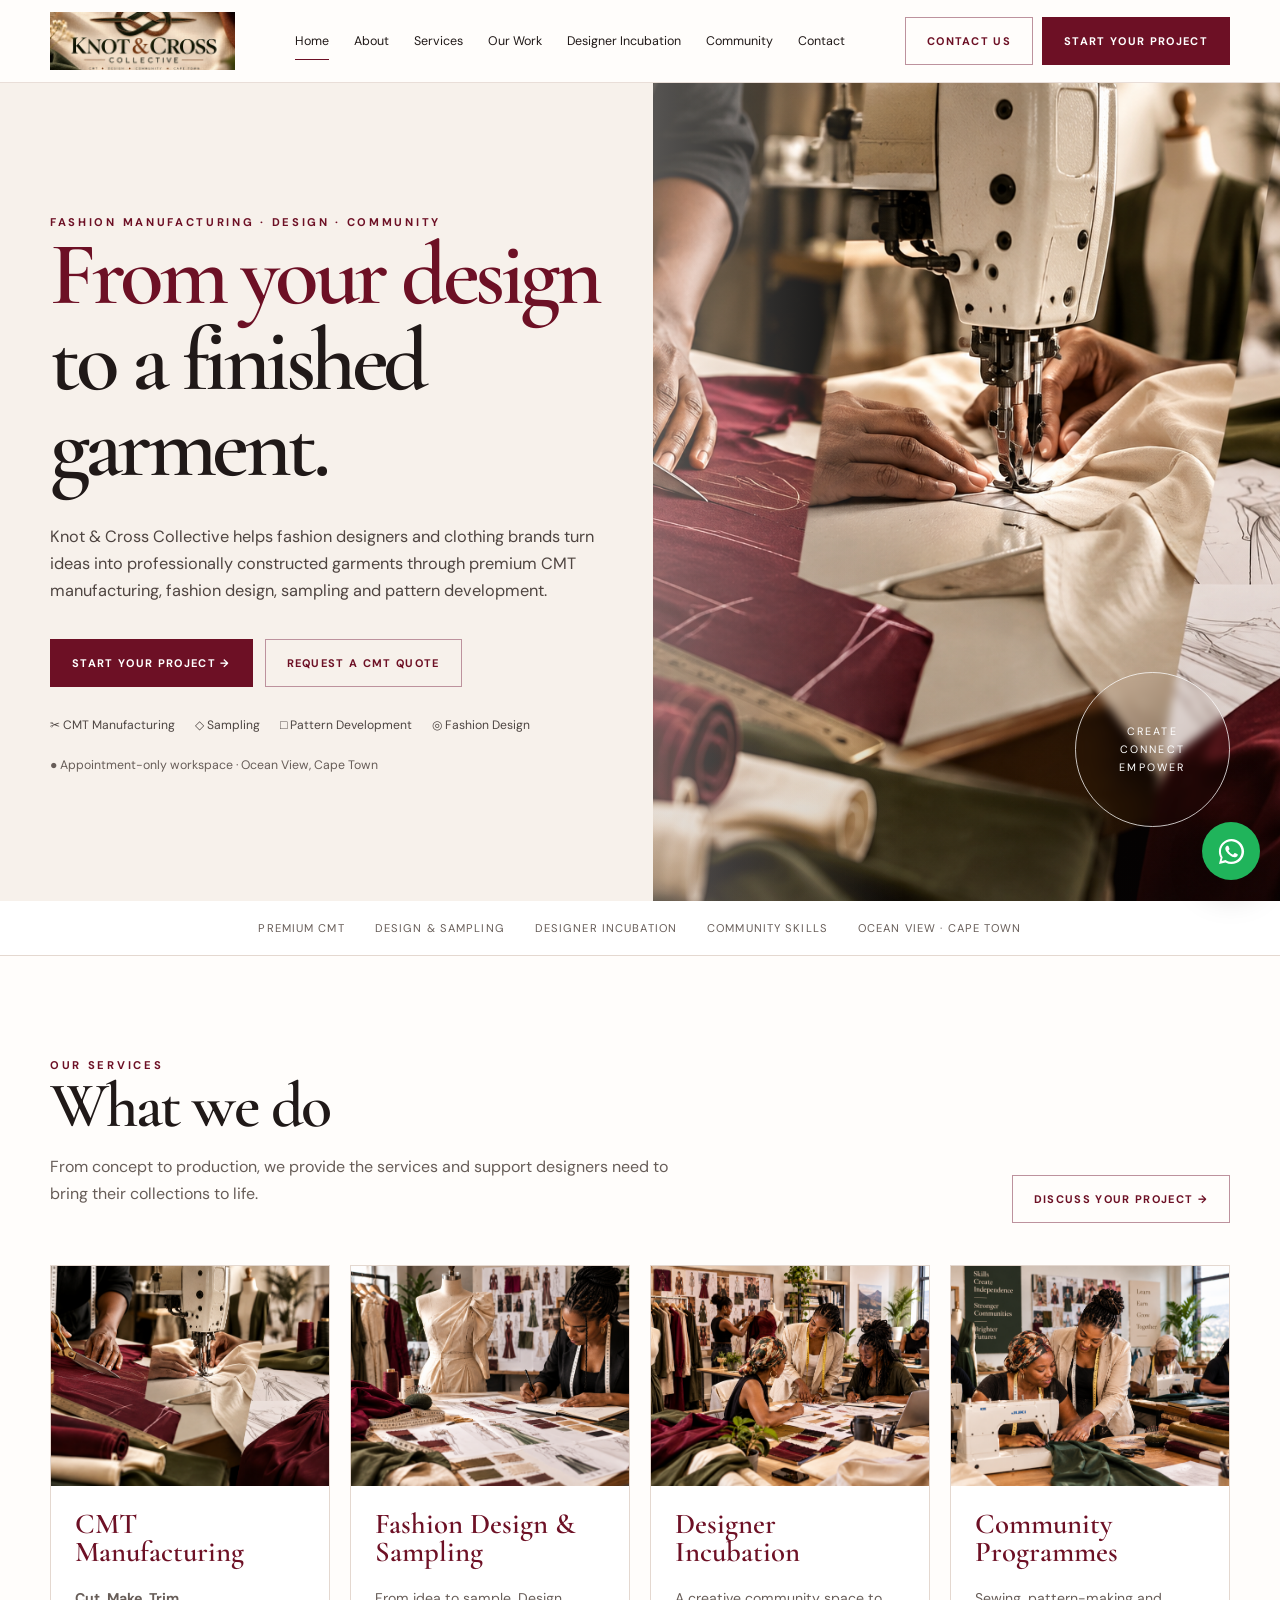
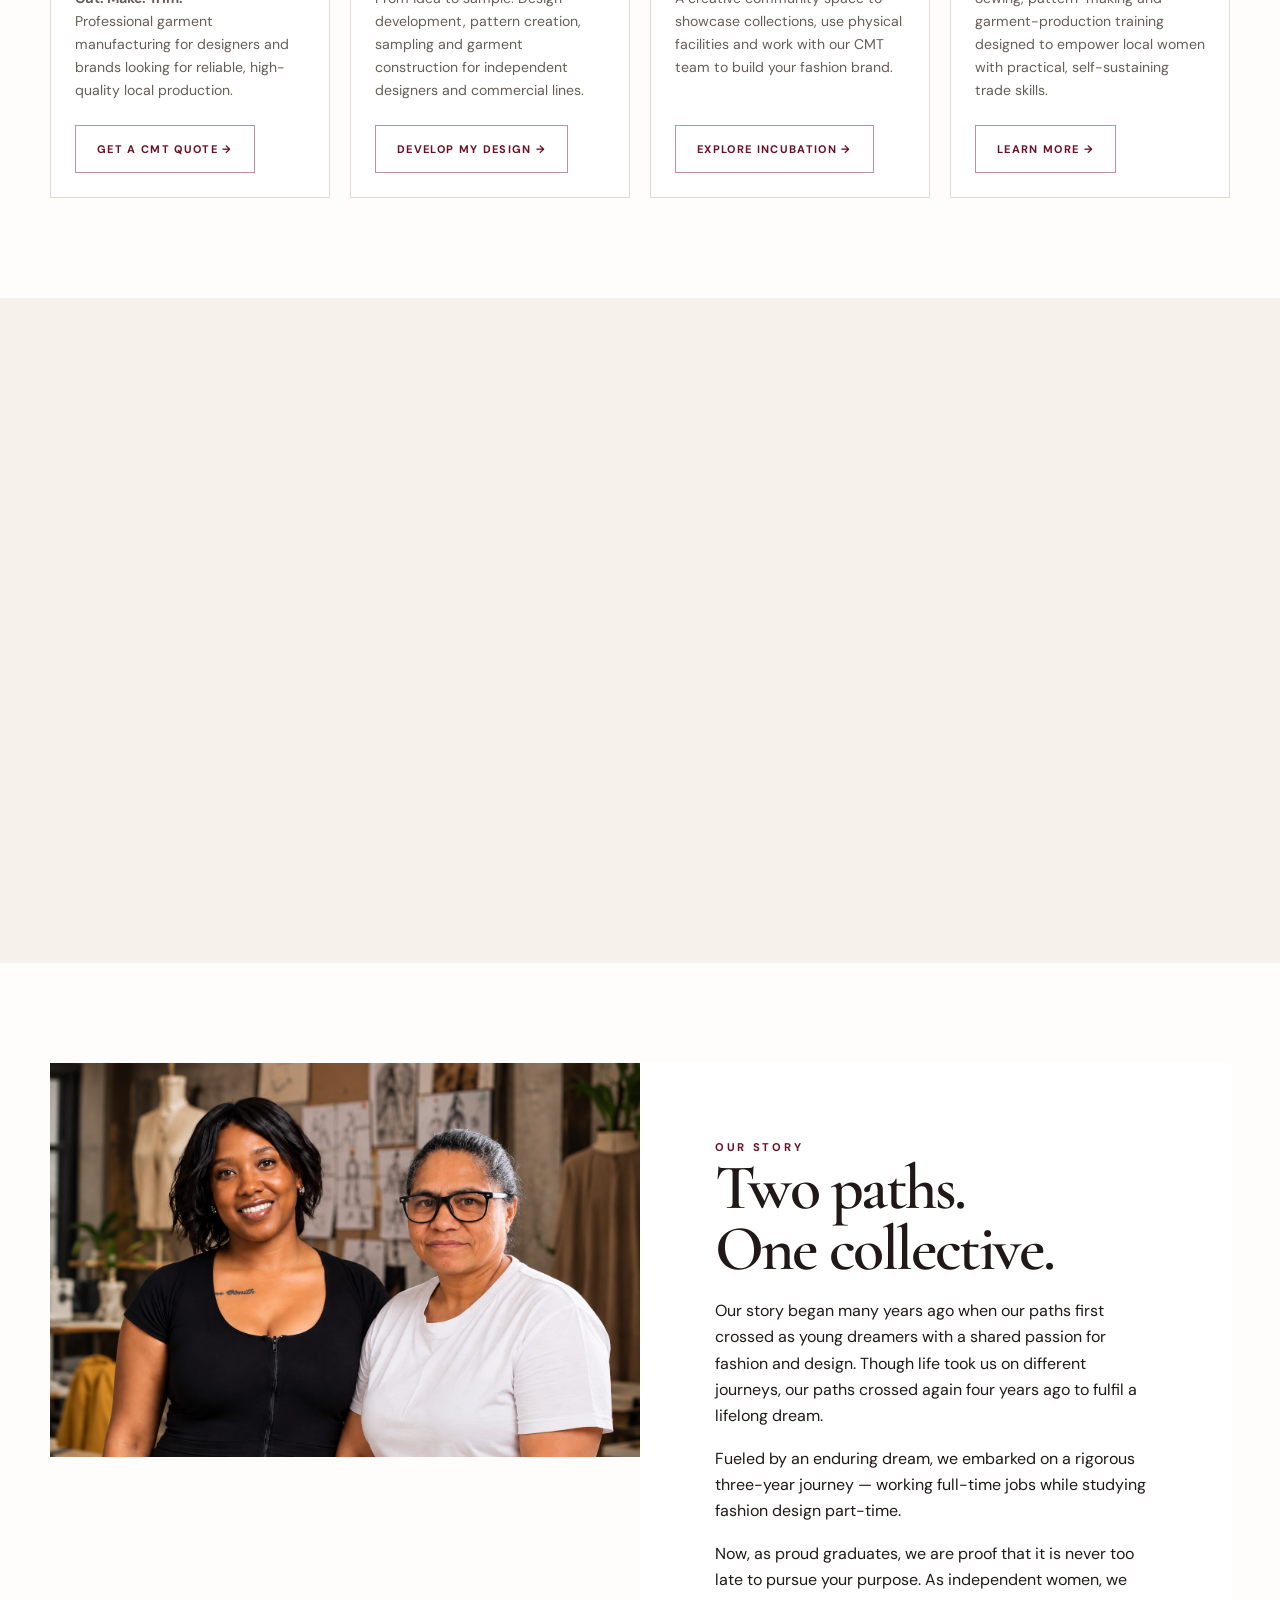
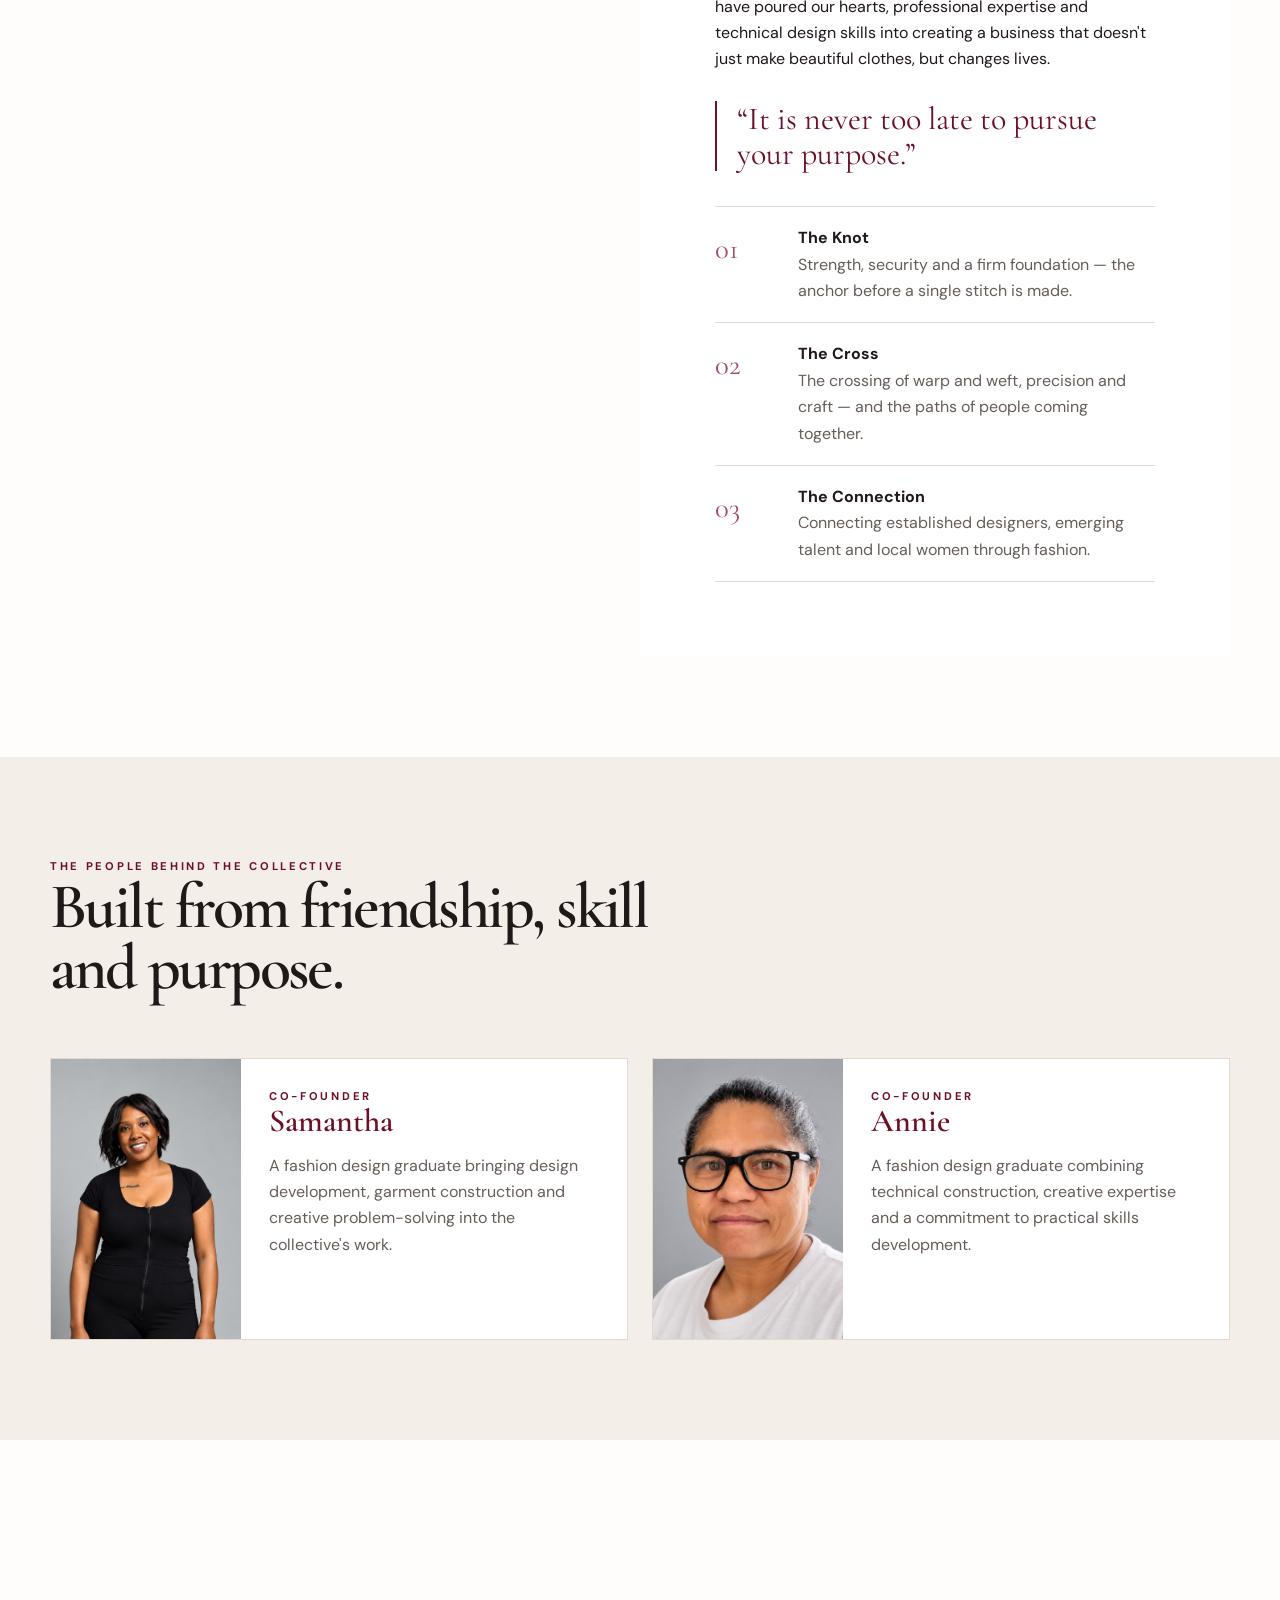
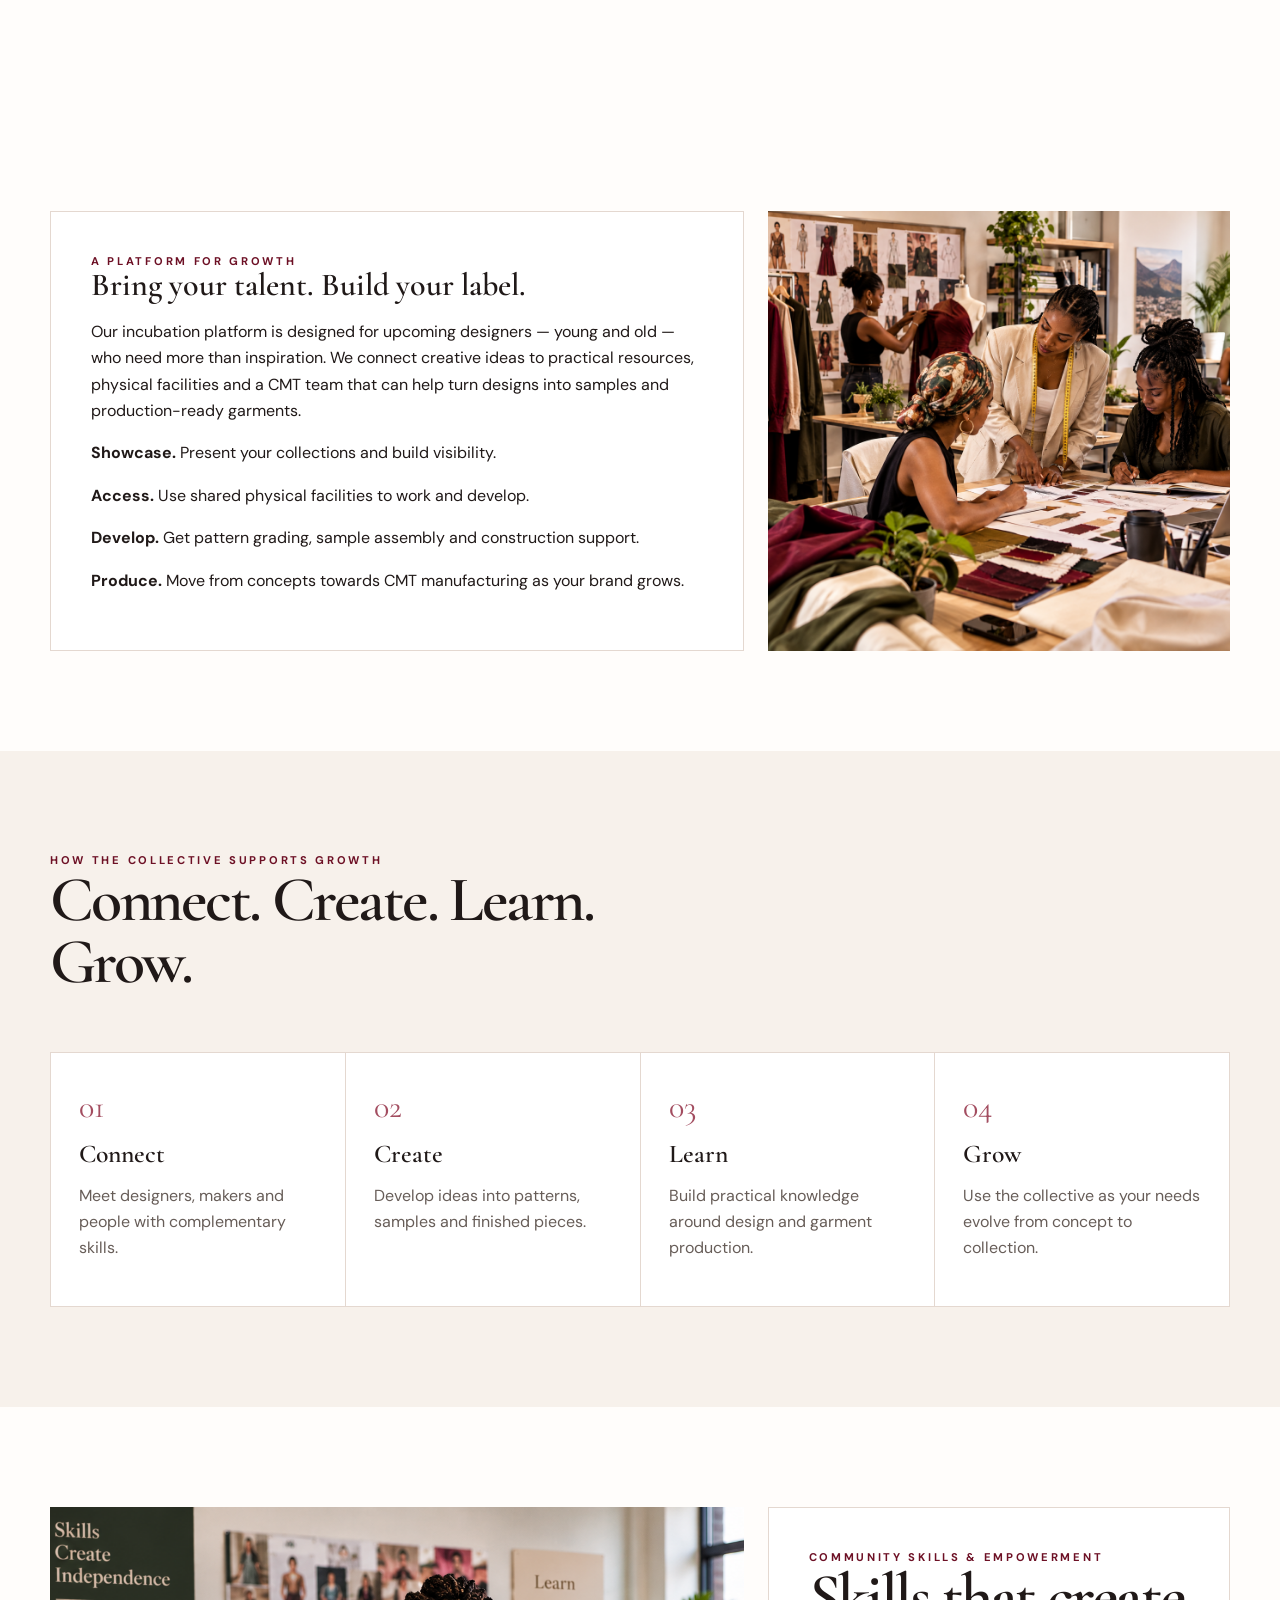
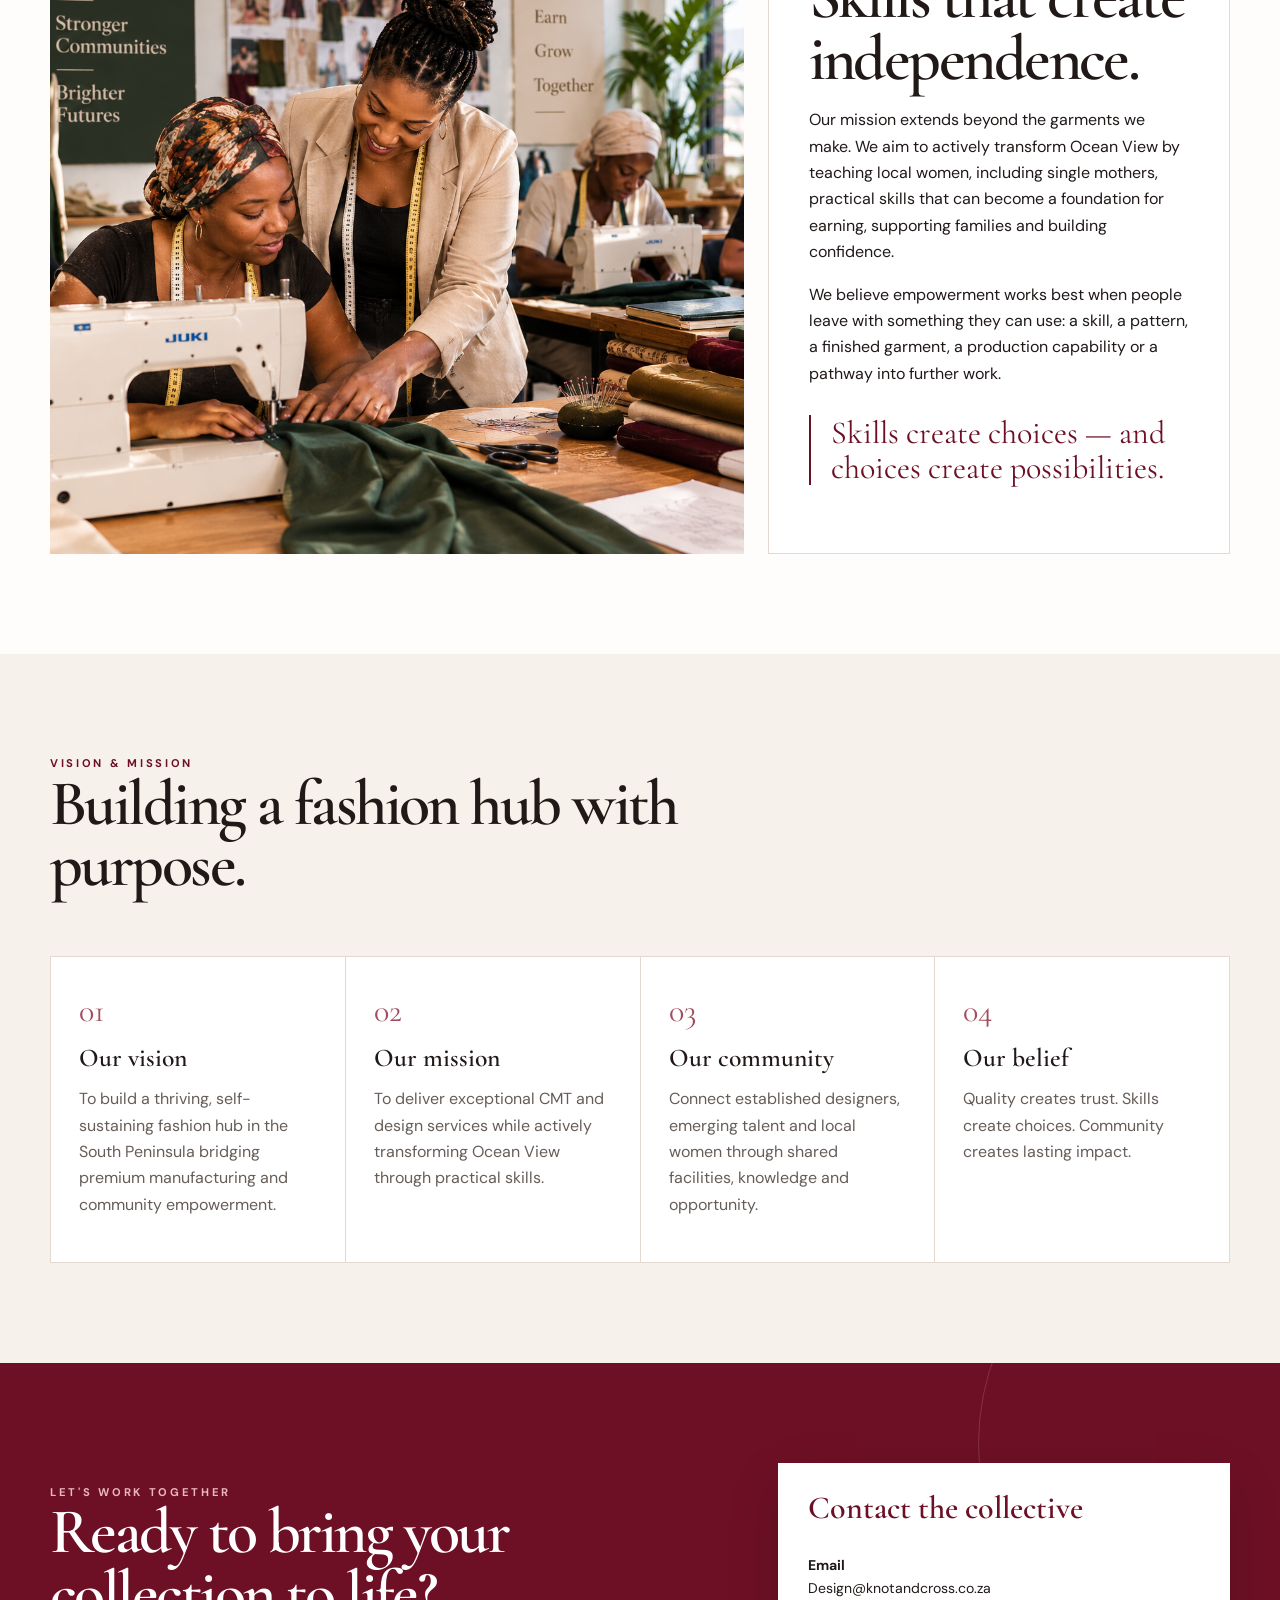
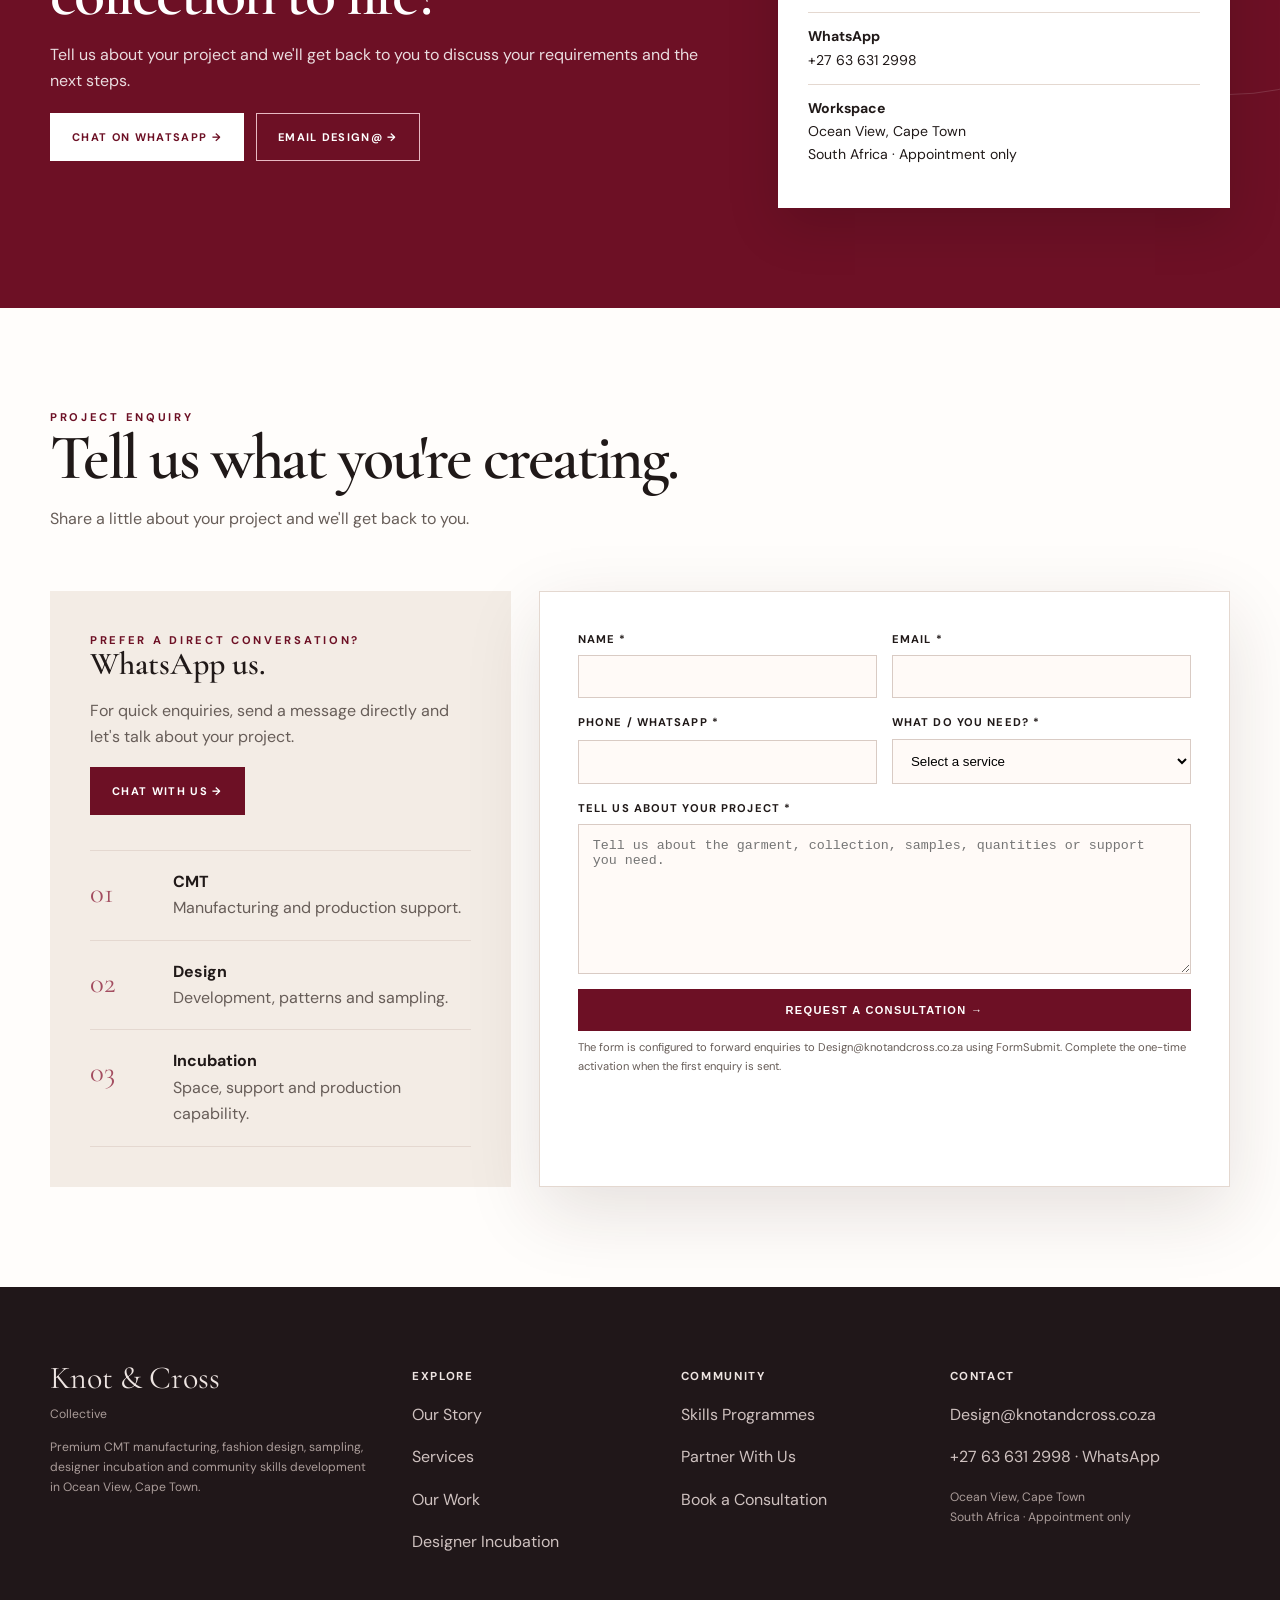
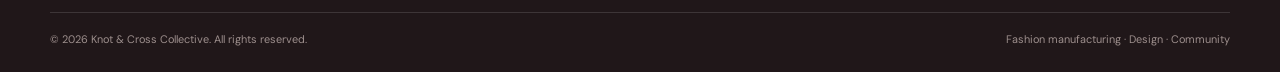
==== index.html @ f811cd7b "Add Knot and Cross Collective website" ====
<!doctype html><html lang="en"><head><meta charset="utf-8"><meta name="viewport" content="width=device-width,initial-scale=1"><meta name="description" content="Knot & Cross Collective — premium CMT manufacturing, fashion design, sampling, designer incubation and community skills programmes in Ocean View, Cape Town."><meta name="theme-color" content="#6d1025"><title>Knot & Cross Collective | Fashion Manufacturing · Design · Community</title><link rel="icon" href="assets/brand-mark.jpg"><link rel="stylesheet" href="css/style.css"></head><body>
<header><div class="container nav"><a href="#home" aria-label="Knot & Cross Collective home"><img class="brand" src="assets/brand-mark.jpg" alt="Knot & Cross Collective logo"></a><nav class="links" aria-label="Main navigation"><a href="#home" class="active">Home</a><a href="#about">About</a><a href="#services">Services</a><a href="#work">Our Work</a><a href="#incubation">Designer Incubation</a><a href="#community">Community</a><a href="#contact">Contact</a></nav><div class="navcta"><a class="btn btn-outline" href="#contact">Contact Us</a><a class="btn btn-primary" href="#contact">Start Your Project</a><button class="menu" aria-label="Open navigation" aria-expanded="false">☰</button></div></div></header>
<main>
<section id="home" class="hero"><div class="hero-copy"><div class="eyebrow">Fashion manufacturing · design · community</div><h1>From your design <span>to a finished garment.</span></h1><p class="lead">Knot & Cross Collective helps fashion designers and clothing brands turn ideas into professionally constructed garments through premium CMT manufacturing, fashion design, sampling and pattern development.</p><div class="actions"><a class="btn btn-primary" href="#contact">Start Your Project →</a><a class="btn btn-outline" href="#contact">Request a CMT Quote</a></div><div class="tags"><span>✂ CMT Manufacturing</span><span>◇ Sampling</span><span>□ Pattern Development</span><span>◎ Fashion Design</span></div><div class="location">● Appointment-only workspace · Ocean View, Cape Town</div></div><div class="hero-img"><img src="assets/cmt.png" alt="Knot & Cross garment manufacturing workspace"><div class="seal">Create<br>Connect<br>Empower</div></div></section>
<div class="trust"><div class="container"><span>Premium CMT</span><span>Design & Sampling</span><span>Designer Incubation</span><span>Community Skills</span><span>Ocean View · Cape Town</span></div></div>

<section id="services" class="section"><div class="container"><div class="head reveal"><div class="head-copy"><div class="eyebrow">Our services</div><h2>What we do</h2><p class="muted">From concept to production, we provide the services and support designers need to bring their collections to life.</p></div><a class="btn btn-outline" href="#contact">Discuss your project →</a></div><div class="services">
<article class="card reveal"><div class="card-img"><img src="assets/cmt.png" alt="CMT manufacturing"></div><div class="card-body"><h3>CMT Manufacturing</h3><p><strong>Cut. Make. Trim.</strong><br>Professional garment manufacturing for designers and brands looking for reliable, high-quality local production.</p><a class="btn btn-outline" href="#contact">Get a CMT quote →</a></div></article>
<article class="card reveal"><div class="card-img"><img src="assets/fashion-design.jpg" alt="Fashion design and sampling"></div><div class="card-body"><h3>Fashion Design & Sampling</h3><p>From idea to sample. Design development, pattern creation, sampling and garment construction for independent designers and commercial lines.</p><a class="btn btn-outline" href="#contact">Develop my design →</a></div></article>
<article class="card reveal"><div class="card-img"><img src="assets/designer-incubation.jpg" alt="Designer incubation"></div><div class="card-body"><h3>Designer Incubation</h3><p>A creative community space to showcase collections, use physical facilities and work with our CMT team to build your fashion brand.</p><a class="btn btn-outline" href="#incubation">Explore incubation →</a></div></article>
<article class="card reveal"><div class="card-img"><img src="assets/community.jpg" alt="Community skills programme"></div><div class="card-body"><h3>Community Programmes</h3><p>Sewing, pattern-making and garment-production training designed to empower local women with practical, self-sustaining trade skills.</p><a class="btn btn-outline" href="#community">Learn more →</a></div></article>
</div></div></section>

<section id="work" class="section work"><div class="container"><div class="work-grid reveal"><div class="work-intro"><div class="eyebrow">Our work</div><h2>What we can create</h2><p>From occasion wear and formal dresses to contemporary fashion and children's wear, our work showcases the possibilities of design, construction and craftsmanship.</p><a class="btn btn-primary" href="#contact">Create with us →</a></div><div class="work-gallery"><a class="tile" href="#contact"><img src="assets/dress-red.jpg" alt="Red formal dress"><span>Formalwear</span></a><a class="tile" href="#contact"><img src="assets/dress-yellow.jpg" alt="Yellow occasion dress"><span>Occasion Wear</span></a><a class="tile" href="#contact"><img src="assets/dress-white-lace.jpg" alt="White lace dress"><span>Bridal & Special Occasion</span></a><a class="tile" href="#contact"><img src="assets/dress-pink.jpg" alt="Pink children's dress"><span>Children's Wear</span></a></div></div></div></section>

<section id="about" class="section"><div class="container"><div class="story reveal"><div class="story-img"><img src="assets/two-paths.jpg" alt="Knot & Cross Collective founders together"></div><div class="story-copy"><div class="eyebrow">Our story</div><h2>Two paths.<br>One collective.</h2><p>Our story began many years ago when our paths first crossed as young dreamers with a shared passion for fashion and design. Though life took us on different journeys, our paths crossed again four years ago to fulfil a lifelong dream.</p><p>Fueled by an enduring dream, we embarked on a rigorous three-year journey — working full-time jobs while studying fashion design part-time.</p><p>Now, as proud graduates, we are proof that it is never too late to pursue your purpose. As independent women, we have poured our hearts, professional expertise and technical design skills into creating a business that doesn't just make beautiful clothes, but changes lives.</p><div class="quote">“It is never too late to pursue your purpose.”</div><div class="values"><div class="value"><div class="num">01</div><div><strong>The Knot</strong><br><span class="muted">Strength, security and a firm foundation — the anchor before a single stitch is made.</span></div></div><div class="value"><div class="num">02</div><div><strong>The Cross</strong><br><span class="muted">The crossing of warp and weft, precision and craft — and the paths of people coming together.</span></div></div><div class="value"><div class="num">03</div><div><strong>The Connection</strong><br><span class="muted">Connecting established designers, emerging talent and local women through fashion.</span></div></div></div></div></div></div></section>

<section class="section founders"><div class="container"><div class="head"><div class="head-copy"><div class="eyebrow">The people behind the collective</div><h2>Built from friendship, skill and purpose.</h2></div></div><div class="founder-grid"><article class="founder reveal"><img src="assets/samantha-founder.jpg" alt="Samantha, co-founder of Knot & Cross Collective"><div class="founder-body"><div class="eyebrow">Co-founder</div><h3>Samantha</h3><p class="muted">A fashion design graduate bringing design development, garment construction and creative problem-solving into the collective's work.</p></div></article><article class="founder reveal"><img src="assets/annie-founder.jpg" alt="Annie, co-founder of Knot & Cross Collective"><div class="founder-body"><div class="eyebrow">Co-founder</div><h3>Annie</h3><p class="muted">A fashion design graduate combining technical construction, creative expertise and a commitment to practical skills development.</p></div></article></div></div></section>

<section id="incubation" class="section"><div class="container"><div class="head reveal"><div class="head-copy"><div class="eyebrow">Designer incubation platform</div><h2>A place to build the designer behind the label.</h2><p class="muted">Access space, support, community and production capability as you develop your fashion brand.</p></div><a class="btn btn-outline" href="#contact">Ask about the collective →</a></div><div class="split"><div class="feature reveal"><div class="eyebrow">A platform for growth</div><h3>Bring your talent. Build your label.</h3><p>Our incubation platform is designed for upcoming designers — young and old — who need more than inspiration. We connect creative ideas to practical resources, physical facilities and a CMT team that can help turn designs into samples and production-ready garments.</p><p><strong>Showcase.</strong> Present your collections and build visibility.</p><p><strong>Access.</strong> Use shared physical facilities to work and develop.</p><p><strong>Develop.</strong> Get pattern grading, sample assembly and construction support.</p><p><strong>Produce.</strong> Move from concepts towards CMT manufacturing as your brand grows.</p></div><div class="feature-img reveal"><img src="assets/designer-incubation.jpg" alt="Designers working in a shared fashion space"></div></div></div></section>
<section class="section" style="background:var(--cream)"><div class="container"><div class="head"><div class="head-copy"><div class="eyebrow">How the collective supports growth</div><h2>Connect. Create. Learn. Grow.</h2></div></div><div class="process"><div class="step"><span>01</span><h3>Connect</h3><p class="muted">Meet designers, makers and people with complementary skills.</p></div><div class="step"><span>02</span><h3>Create</h3><p class="muted">Develop ideas into patterns, samples and finished pieces.</p></div><div class="step"><span>03</span><h3>Learn</h3><p class="muted">Build practical knowledge around design and garment production.</p></div><div class="step"><span>04</span><h3>Grow</h3><p class="muted">Use the collective as your needs evolve from concept to collection.</p></div></div></div></section>

<section id="community" class="section"><div class="container"><div class="split"><div class="feature-img reveal"><img src="assets/community.jpg" alt="Women learning garment production skills"></div><div class="feature reveal"><div class="eyebrow">Community skills & empowerment</div><h2>Skills that create independence.</h2><p>Our mission extends beyond the garments we make. We aim to actively transform Ocean View by teaching local women, including single mothers, practical skills that can become a foundation for earning, supporting families and building confidence.</p><p>We believe empowerment works best when people leave with something they can use: a skill, a pattern, a finished garment, a production capability or a pathway into further work.</p><div class="quote">Skills create choices — and choices create possibilities.</div></div></div></div></section>
<section class="section" style="background:var(--cream)"><div class="container"><div class="head"><div class="head-copy"><div class="eyebrow">Vision & mission</div><h2>Building a fashion hub with purpose.</h2></div></div><div class="process"><div class="step"><span>01</span><h3>Our vision</h3><p class="muted">To build a thriving, self-sustaining fashion hub in the South Peninsula bridging premium manufacturing and community empowerment.</p></div><div class="step"><span>02</span><h3>Our mission</h3><p class="muted">To deliver exceptional CMT and design services while actively transforming Ocean View through practical skills.</p></div><div class="step"><span>03</span><h3>Our community</h3><p class="muted">Connect established designers, emerging talent and local women through shared facilities, knowledge and opportunity.</p></div><div class="step"><span>04</span><h3>Our belief</h3><p class="muted">Quality creates trust. Skills create choices. Community creates lasting impact.</p></div></div></div></section>

<section id="contact" class="section cta"><div class="container"><div class="cta-grid"><div><div class="eyebrow" style="color:#e9b7c0">Let's work together</div><h2>Ready to bring your collection to life?</h2><p>Tell us about your project and we'll get back to you to discuss your requirements and the next steps.</p><div class="actions"><a class="btn btn-white" href="https://wa.me/27636312998?text=Hello%20Knot%20%26%20Cross%20Collective%2C%20I%27d%20like%20to%20discuss%20a%20project." target="_blank" rel="noopener">Chat on WhatsApp →</a><a class="btn btn-outline" style="border-color:#e8b9c3;color:#fff" href="mailto:Design@knotandcross.co.za">Email Design@ →</a></div></div><div class="contact-card"><h3>Contact the collective</h3><div class="line"><strong>Email</strong><br><a href="mailto:Design@knotandcross.co.za">Design@knotandcross.co.za</a></div><div class="line"><strong>WhatsApp</strong><br><a href="https://wa.me/27636312998" target="_blank" rel="noopener">+27 63 631 2998</a></div><div class="line"><strong>Workspace</strong><br>Ocean View, Cape Town<br>South Africa · Appointment only</div></div></div></div></section>

<section class="section"><div class="container"><div class="head"><div class="head-copy"><div class="eyebrow">Project enquiry</div><h2>Tell us what you're creating.</h2><p class="muted">Share a little about your project and we'll get back to you.</p></div></div><div class="contact"><div class="contact-panel"><div class="eyebrow">Prefer a direct conversation?</div><h3>WhatsApp us.</h3><p class="muted">For quick enquiries, send a message directly and let's talk about your project.</p><a class="btn btn-primary" href="https://wa.me/27636312998?text=Hello%20Knot%20%26%20Cross%20Collective%2C%20I%27d%20like%20to%20book%20a%20consultation." target="_blank" rel="noopener">Chat with us →</a><div class="values"><div class="value"><div class="num">01</div><div><strong>CMT</strong><br><span class="muted">Manufacturing and production support.</span></div></div><div class="value"><div class="num">02</div><div><strong>Design</strong><br><span class="muted">Development, patterns and sampling.</span></div></div><div class="value"><div class="num">03</div><div><strong>Incubation</strong><br><span class="muted">Space, support and production capability.</span></div></div></div></div><form id="project-form" class="form" action="https://formsubmit.co/Design@knotandcross.co.za" method="POST"><input type="hidden" name="_subject" value="New website enquiry — Knot & Cross Collective"><input type="hidden" name="_template" value="table"><input type="hidden" name="_captcha" value="true"><input type="hidden" name="_next" value="https://knotandcross.co.za/#contact"><div class="formgrid"><div class="field"><label for="name">Name *</label><input id="name" name="Name" required></div><div class="field"><label for="email">Email *</label><input id="email" name="Email" type="email" required></div><div class="field"><label for="phone">Phone / WhatsApp *</label><input id="phone" name="Phone / WhatsApp" required></div><div class="field"><label for="service">What do you need? *</label><select id="service" name="Service" required><option value="">Select a service</option><option>CMT Manufacturing</option><option>Fashion Design & Sampling</option><option>Designer Incubation</option><option>Community Programme / Partnership</option><option>Other</option></select></div><div class="field full"><label for="message">Tell us about your project *</label><textarea id="message" name="Project details" required placeholder="Tell us about the garment, collection, samples, quantities or support you need."></textarea></div><div class="field full"><button class="btn btn-primary" type="submit">Request a consultation →</button><div class="note">The form is configured to forward enquiries to Design@knotandcross.co.za using FormSubmit. Complete the one-time activation when the first enquiry is sent.</div></div></div></form></div></div></section>
</main>
<a class="float-wa" href="https://wa.me/27636312998?text=Hello%20Knot%20%26%20Cross%20Collective%2C%20I%27d%20like%20to%20discuss%20a%20project." target="_blank" rel="noopener" aria-label="Chat on WhatsApp" title="Chat on WhatsApp"><svg viewBox="0 0 32 32" aria-hidden="true"><path d="M16 3C8.82 3 3 8.82 3 16c0 2.29.6 4.45 1.74 6.36L3.1 28.9l6.72-1.6A12.94 12.94 0 0 0 16 29c7.18 0 13-5.82 13-13S23.18 3 16 3Zm0 23.65c-2.02 0-4-.54-5.73-1.56l-.41-.24-3.99.95.97-3.88-.27-.42A10.64 10.64 0 1 1 16 26.65Zm5.83-7.98c-.32-.16-1.88-.93-2.17-1.04-.29-.11-.5-.16-.71.16-.21.32-.81 1.04-.99 1.25-.18.21-.36.24-.68.08-.32-.16-1.35-.5-2.57-1.59-.95-.85-1.59-1.9-1.77-2.22-.18-.32-.02-.49.14-.65.14-.14.32-.36.48-.54.16-.18.21-.31.32-.52.11-.21.05-.39-.03-.55-.08-.16-.71-1.72-.97-2.36-.26-.62-.52-.54-.71-.55h-.61c-.21 0-.55.08-.84.39-.29.32-1.1 1.07-1.1 2.61s1.13 3.03 1.29 3.24c.16.21 2.22 3.39 5.38 4.76.75.32 1.34.52 1.8.66.76.24 1.45.21 2 .13.61-.09 1.88-.77 2.15-1.51.26-.74.26-1.37.18-1.51-.08-.13-.29-.21-.61-.37Z"/></svg></a>
<footer><div class="container"><div class="foot"><div><div class="footbrand">Knot & Cross</div><div class="foottext">Collective</div><p class="foottext">Premium CMT manufacturing, fashion design, sampling, designer incubation and community skills development in Ocean View, Cape Town.</p></div><div><h4>Explore</h4><p><a href="#about">Our Story</a></p><p><a href="#services">Services</a></p><p><a href="#work">Our Work</a></p><p><a href="#incubation">Designer Incubation</a></p></div><div><h4>Community</h4><p><a href="#community">Skills Programmes</a></p><p><a href="#contact">Partner With Us</a></p><p><a href="#contact">Book a Consultation</a></p></div><div><h4>Contact</h4><p><a href="mailto:Design@knotandcross.co.za">Design@knotandcross.co.za</a></p><p><a href="https://wa.me/27636312998" target="_blank" rel="noopener">+27 63 631 2998 · WhatsApp</a></p><p class="foottext">Ocean View, Cape Town<br>South Africa · Appointment only</p></div></div><div class="bottom"><div>© <span data-year></span> Knot & Cross Collective. All rights reserved.</div><div>Fashion manufacturing · Design · Community</div></div></div></footer><script src="js/main.js"></script></body></html>
---- css/style.css ----
@import url('https://fonts.googleapis.com/css2?family=Cormorant+Garamond:wght@500;600;700&family=DM+Sans:wght@400;500;600;700&display=swap');
:root{color-scheme:light only;--ink:#201918;--muted:#675d58;--cream:#f7f1eb;--paper:#fffdfb;--wine:#6d1025;--wine2:#4e0718;--rose:#a34d60;--line:#e4d8d0;--gold:#a77b45;--serif:'Cormorant Garamond',Georgia,serif;--sans:'DM Sans',Arial,sans-serif;--shadow:0 24px 70px rgba(55,30,25,.13)}*{box-sizing:border-box}html{scroll-behavior:smooth;scroll-padding-top:82px}body{margin:0;background:var(--paper);color:var(--ink);font-family:var(--sans);line-height:1.65}img{display:block;max-width:100%}a{text-decoration:none;color:inherit}.container{width:min(1180px,calc(100% - 40px));margin:auto}.section{padding:100px 0}.eyebrow{text-transform:uppercase;letter-spacing:.24em;color:var(--wine);font-size:.7rem;font-weight:700}.muted{color:var(--muted)}h1,h2,h3{font-family:var(--serif);line-height:.96;font-weight:600;margin:0 0 18px}h1{font-size:clamp(3.5rem,7vw,6.8rem);letter-spacing:-.05em}h2{font-size:clamp(2.7rem,5vw,4.7rem);letter-spacing:-.04em}h3{font-size:2rem}.btn{display:inline-flex;align-items:center;justify-content:center;gap:9px;padding:14px 21px;border:1px solid transparent;text-transform:uppercase;letter-spacing:.12em;font-size:.69rem;font-weight:700;transition:.25s;cursor:pointer}.btn-primary{background:var(--wine);color:white}.btn-primary:hover{background:var(--wine2);transform:translateY(-2px)}.btn-outline{border-color:#bd929d;color:var(--wine);background:transparent}.btn-outline:hover{background:#fff0f2;transform:translateY(-2px)}.btn-white{background:white;color:var(--wine)}header{position:sticky;top:0;z-index:100;background:rgba(255,253,251,.94);backdrop-filter:blur(18px);border-bottom:1px solid rgba(228,216,208,.8)}.nav{height:82px;display:flex;align-items:center;justify-content:space-between;gap:25px}.brand{width:185px;height:58px;object-fit:cover;object-position:center;mix-blend-mode:multiply}.links{display:flex;gap:25px;align-items:center;font-size:.78rem}.links a{padding:31px 0;position:relative}.links a:after{content:'';position:absolute;bottom:22px;left:0;right:100%;height:1px;background:var(--wine);transition:.2s}.links a:hover:after,.links a.active:after{right:0}.navcta{display:flex;gap:9px}.menu{display:none;border:0;background:none;font-size:1.6rem}.hero{display:grid;grid-template-columns:1fr .96fr;min-height:calc(100vh - 82px);background:var(--cream);overflow:hidden}.hero-copy{padding:85px 30px 80px max(20px,calc((100vw - 1180px)/2));display:flex;justify-content:center;flex-direction:column}.hero h1{color:var(--wine);max-width:760px}.hero h1 span{color:var(--ink);display:block}.lead{max-width:640px;font-size:1.02rem;color:#4f4541}.actions{display:flex;gap:12px;flex-wrap:wrap;margin:18px 0 28px}.tags{display:flex;gap:20px;flex-wrap:wrap;font-size:.76rem;color:#4d4542}.location{font-size:.77rem;color:var(--muted);margin-top:20px}.hero-img{position:relative;min-height:620px}.hero-img>img{width:100%;height:100%;object-fit:cover}.hero-img:after{content:'';position:absolute;inset:0;background:linear-gradient(90deg,rgba(247,241,235,.35),transparent 40%),linear-gradient(0deg,rgba(25,12,12,.2),transparent 45%)}.seal{position:absolute;right:8%;bottom:9%;z-index:2;width:155px;height:155px;border:1px solid rgba(255,255,255,.75);border-radius:50%;display:grid;place-items:center;text-align:center;color:#fff;text-transform:uppercase;letter-spacing:.2em;font-size:.67rem;backdrop-filter:blur(5px)}.trust{padding:18px 0;border-bottom:1px solid var(--line);background:#fff}.trust .container{display:flex;justify-content:center;gap:30px;flex-wrap:wrap;text-transform:uppercase;letter-spacing:.1em;font-size:.7rem;color:var(--muted)}.head{display:flex;justify-content:space-between;align-items:end;gap:30px;margin-bottom:42px}.head-copy{max-width:650px}.services{display:grid;grid-template-columns:repeat(4,1fr);gap:20px}.card{border:1px solid var(--line);background:#fff;transition:.3s;display:flex;flex-direction:column}.card:hover{transform:translateY(-6px);box-shadow:var(--shadow)}.card-img{height:220px;overflow:hidden}.card-img img{width:100%;height:100%;object-fit:cover;transition:.5s}.card:hover .card-img img{transform:scale(1.05)}.card-body{padding:24px;display:flex;flex-direction:column;flex:1}.card h3{color:var(--wine);font-size:1.8rem;margin-bottom:7px}.card p{font-size:.88rem;color:var(--muted);margin-bottom:22px}.card .btn{align-self:flex-start;margin-top:auto}.work{background:var(--cream)}.work-grid{display:grid;grid-template-columns:1fr 2fr}.work-intro{background:#eee5dd;padding:55px}.work-intro p{color:var(--muted)}.work-gallery{display:grid;grid-template-columns:repeat(4,1fr)}.tile{height:430px;position:relative;overflow:hidden}.tile img{width:100%;height:100%;object-fit:cover;transition:.5s}.tile:hover img{transform:scale(1.05)}.tile:after{content:'';position:absolute;inset:50% 0 0;background:linear-gradient(transparent,rgba(25,12,17,.75))}.tile span{position:absolute;bottom:20px;left:17px;color:#fff;z-index:2;font-family:var(--serif);font-size:1.35rem}.story{display:grid;grid-template-columns:1fr 1fr;align-items:start}.story-img{min-height:0;overflow:hidden;background:var(--cream);display:flex;align-items:flex-start;justify-content:center}.story-img img{width:100%;height:auto;aspect-ratio:3/2;object-fit:cover;object-position:center}.story-copy{padding:75px;background:white}.quote{font-family:var(--serif);font-size:2rem;color:var(--wine);line-height:1.1;border-left:2px solid var(--wine);padding-left:20px;margin:28px 0}.values{margin-top:35px;border-top:1px solid var(--line)}.value{display:grid;grid-template-columns:65px 1fr;gap:18px;padding:18px 0;border-bottom:1px solid var(--line)}.num{font-family:var(--serif);font-size:1.8rem;color:var(--rose)}.founders{background:#f4eee8}.founder-grid{display:grid;grid-template-columns:1fr 1fr;gap:24px}.founder{display:grid;grid-template-columns:190px 1fr;background:white;border:1px solid var(--line)}.founder img{width:100%;height:100%;min-height:280px;object-fit:cover}.founder-body{padding:28px}.founder h3{color:var(--wine);margin-bottom:4px}.split{display:grid;grid-template-columns:1.2fr .8fr;gap:24px}.feature{border:1px solid var(--line);background:#fff;padding:40px}.feature-img{min-height:430px}.feature-img img{width:100%;height:100%;object-fit:cover}.process{display:grid;grid-template-columns:repeat(4,1fr);gap:1px;background:var(--line);border:1px solid var(--line)}.step{background:#fff;padding:28px;min-height:190px}.step span{font-family:var(--serif);font-size:2rem;color:var(--rose)}.step h3{font-size:1.6rem;margin:8px 0}.gallery{columns:3 280px;column-gap:18px}.gallery figure{break-inside:avoid;margin:0 0 20px}.gallery img{width:100%}.gallery figcaption{padding:9px 0;text-transform:uppercase;letter-spacing:.1em;font-size:.68rem;color:var(--muted)}.cta{background:var(--wine);color:#fff;position:relative;overflow:hidden}.cta:before{content:'';position:absolute;width:500px;height:500px;border:1px solid rgba(255,255,255,.14);border-radius:50%;right:-200px;top:-170px}.cta-grid{display:grid;grid-template-columns:1.2fr .8fr;gap:50px;align-items:center;position:relative;z-index:2}.cta p{color:#eadcdf}.contact-card{background:#fff;color:var(--ink);padding:30px;box-shadow:0 18px 50px rgba(0,0,0,.14)}.contact-card h3{color:var(--wine)}.line{padding:12px 0;border-bottom:1px solid var(--line);font-size:.88rem}.line:last-child{border:0}.contact{display:grid;grid-template-columns:.8fr 1.2fr;gap:28px}.contact-panel{background:#f3ece5;padding:40px}.form{border:1px solid var(--line);background:#fff;padding:38px;box-shadow:var(--shadow)}.formgrid{display:grid;grid-template-columns:1fr 1fr;gap:15px}.field{display:grid;gap:7px}.field.full{grid-column:1/-1}.field label{font-size:.7rem;text-transform:uppercase;letter-spacing:.1em;font-weight:700}.field input,.field select,.field textarea{width:100%;border:1px solid #d9cbc4;background:#fffaf7;padding:13px 14px;outline:none}.field textarea{min-height:150px;resize:vertical}.field input:focus,.field select:focus,.field textarea:focus{border-color:var(--wine);box-shadow:0 0 0 3px rgba(109,16,37,.08)}.note{font-size:.7rem;color:var(--muted)}.float-wa{position:fixed;right:20px;bottom:20px;z-index:90;width:58px;height:58px;border-radius:50%;background:#20b45b;color:#fff;display:grid;place-items:center;box-shadow:0 12px 35px rgba(0,0,0,.22);transition:.25s}.float-wa:hover{transform:translateY(-3px);box-shadow:0 16px 40px rgba(0,0,0,.26)}.float-wa svg{width:31px;height:31px;display:block;fill:currentColor}footer{background:#201719;color:#eee5e2;padding:65px 0 24px}.foot{display:grid;grid-template-columns:1.4fr 1fr 1fr 1.2fr;gap:35px;padding-bottom:40px;border-bottom:1px solid rgba(255,255,255,.13)}footer h4{font-family:var(--sans);font-size:.72rem;text-transform:uppercase;letter-spacing:.14em}footer a{color:#cfc2c0}footer a:hover{color:#fff}.footbrand{font-family:var(--serif);font-size:2rem}.foottext{font-size:.76rem;color:#aa9c99}.bottom{display:flex;justify-content:space-between;gap:15px;padding-top:18px;font-size:.68rem;color:#9d8f8d}.reveal{opacity:0;transform:translateY(20px);transition:.7s}.reveal.show{opacity:1;transform:none}
@media(max-width:1050px){.links{gap:16px}.services{grid-template-columns:1fr 1fr}.hero{grid-template-columns:1fr}.hero-copy{padding:75px 20px 55px}.hero-img{min-height:500px}.work-grid{grid-template-columns:1fr}.cta-grid{grid-template-columns:1fr}.foot{grid-template-columns:1fr 1fr}}
@media(max-width:760px){.container{width:calc(100% - 28px)}.nav{height:72px}.brand{width:150px;height:50px}.links{display:none;position:absolute;top:72px;left:14px;right:14px;background:#fff;border:1px solid var(--line);padding:10px;box-shadow:var(--shadow);flex-direction:column;align-items:stretch;gap:0}.links.open{display:flex}.links a{padding:13px}.links a:after{bottom:6px}.navcta .btn{display:none}.menu{display:block}.section{padding:70px 0}.head{display:block}.head .btn{margin-top:18px}.services{grid-template-columns:1fr}.work-gallery{grid-template-columns:1fr 1fr}.tile{height:340px}.story,.split,.contact{grid-template-columns:1fr}.story-img{min-height:0}.story-img img{aspect-ratio:3/2}.story-copy{padding:50px 24px}.founder-grid{grid-template-columns:1fr}.founder{grid-template-columns:125px 1fr}.founder img{min-height:220px}.process{grid-template-columns:1fr 1fr}.formgrid{grid-template-columns:1fr}.field.full{grid-column:auto}.form,.contact-panel{padding:25px}.foot{grid-template-columns:1fr}.bottom{display:block}.bottom div+div{margin-top:7px}}
@media(max-width:460px){.work-gallery{grid-template-columns:1fr}.tile{height:390px}.founder{grid-template-columns:1fr}.founder img{height:280px}.process{grid-template-columns:1fr}.actions .btn{width:100%}}
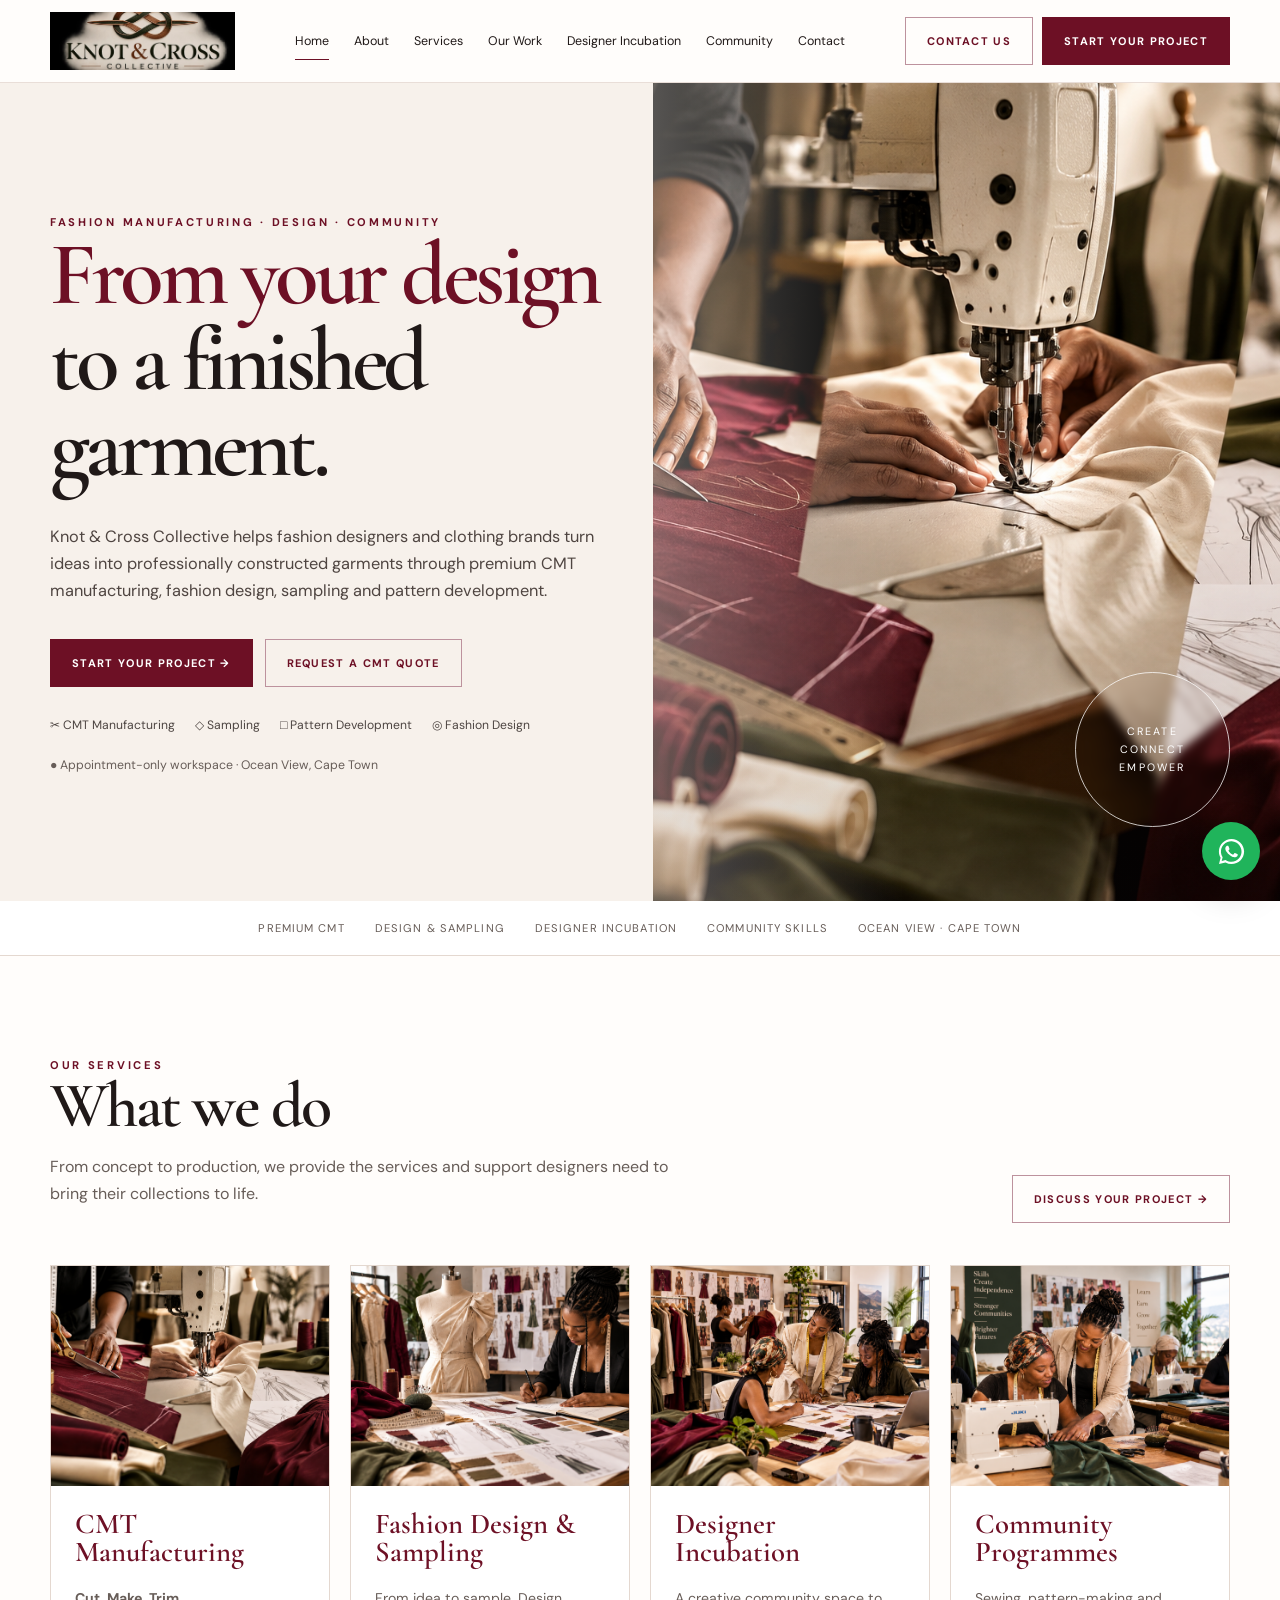
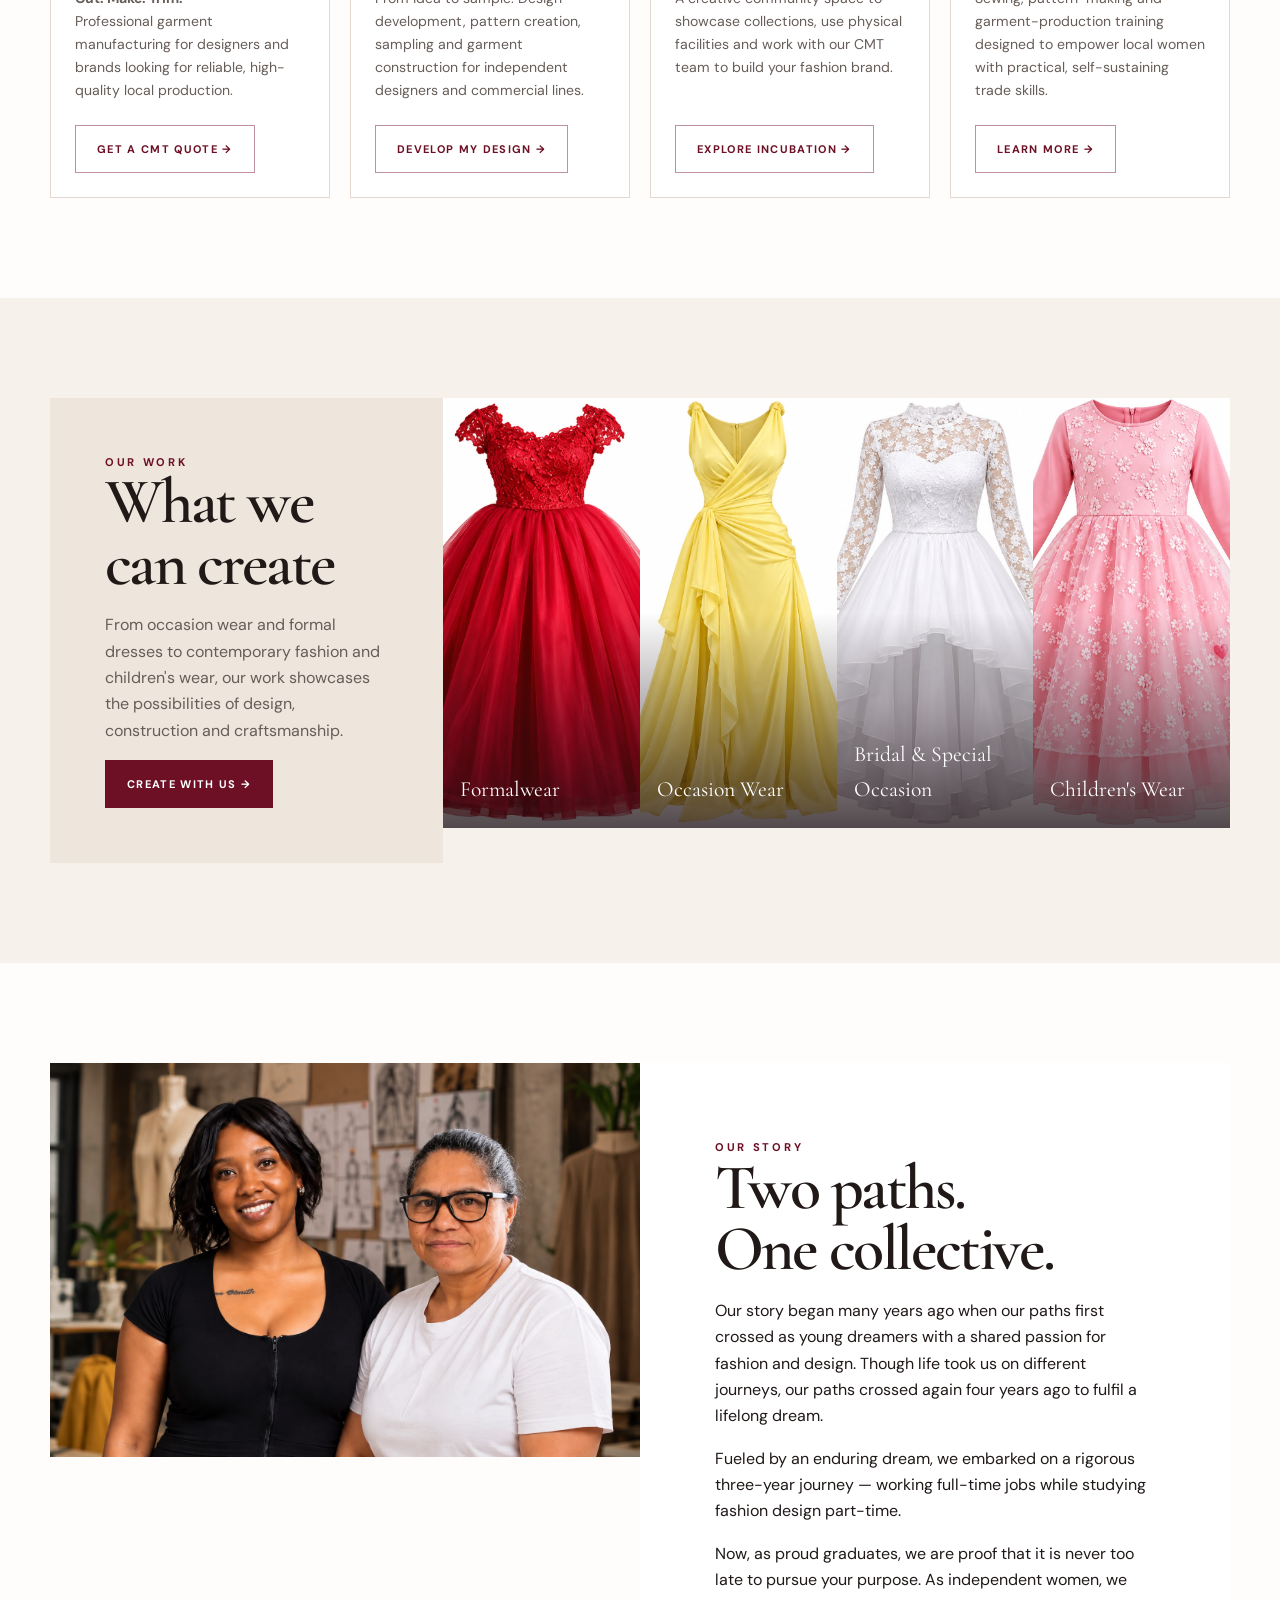
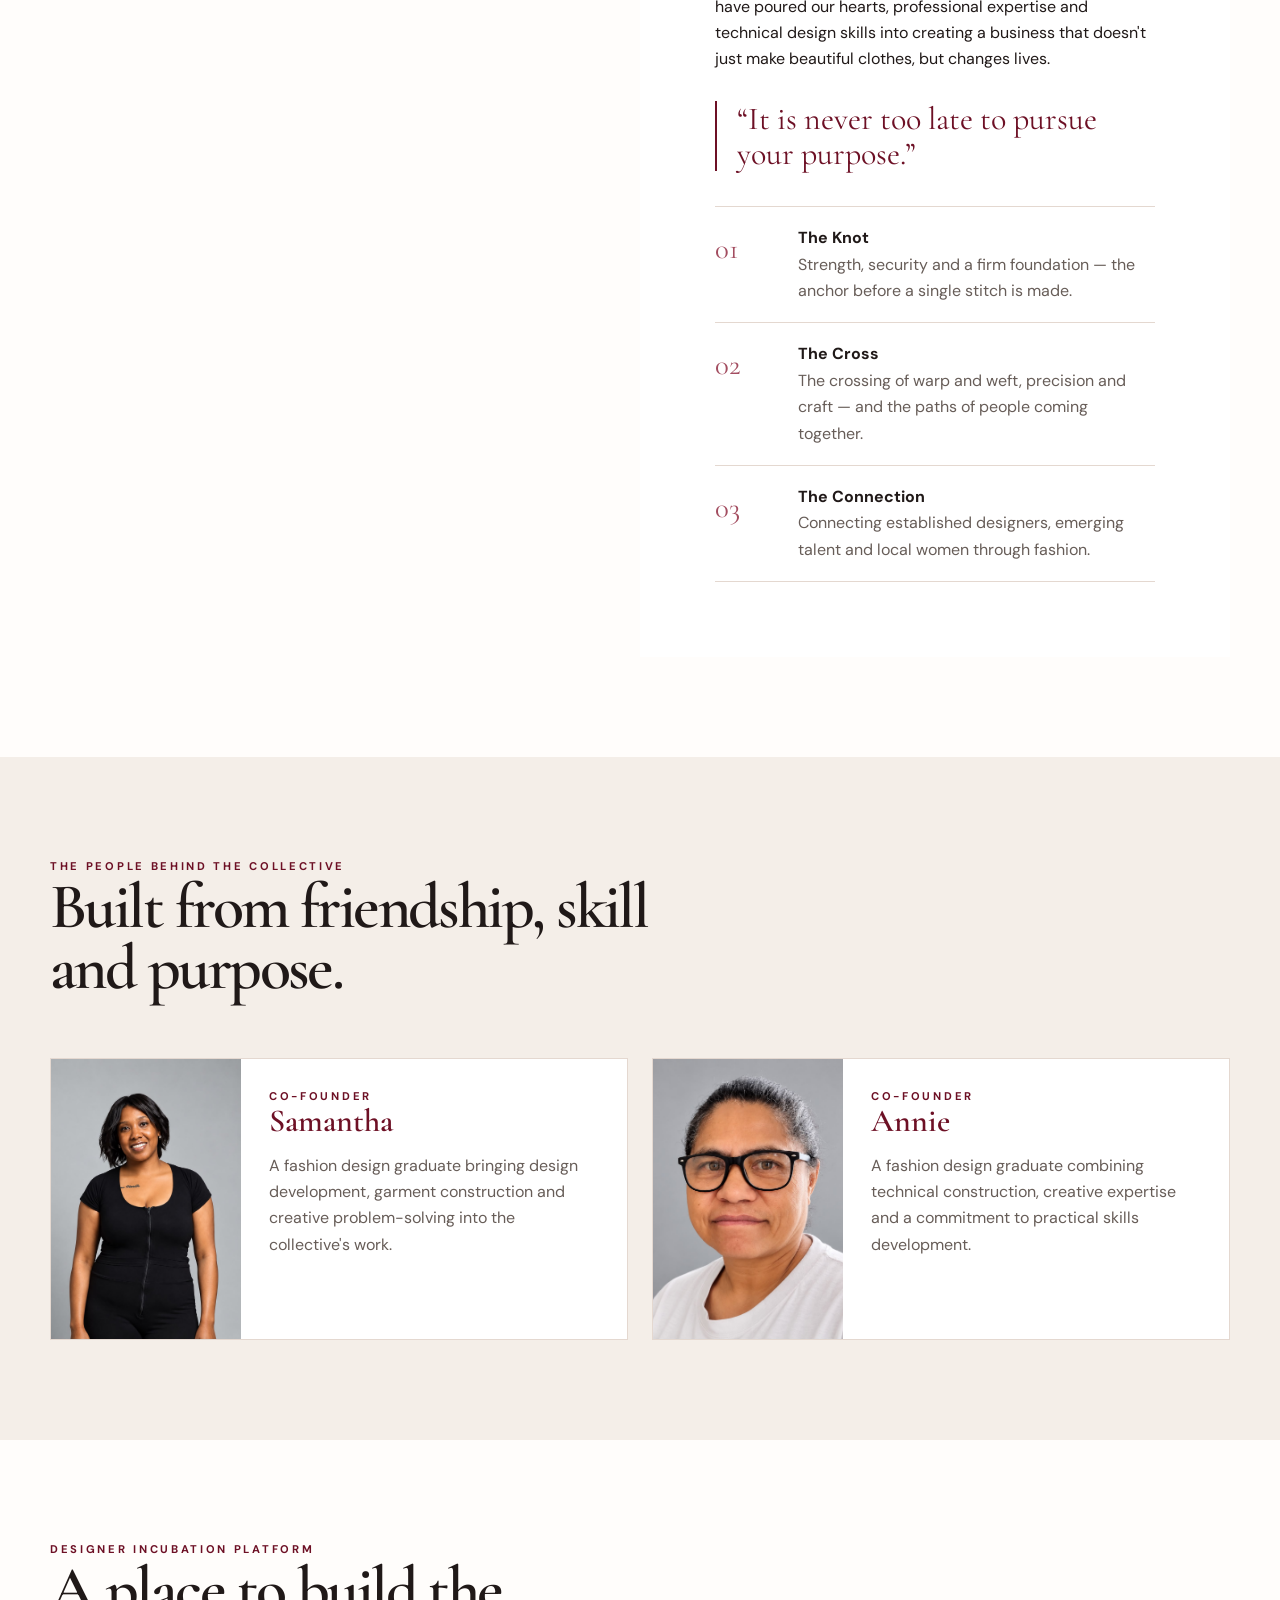
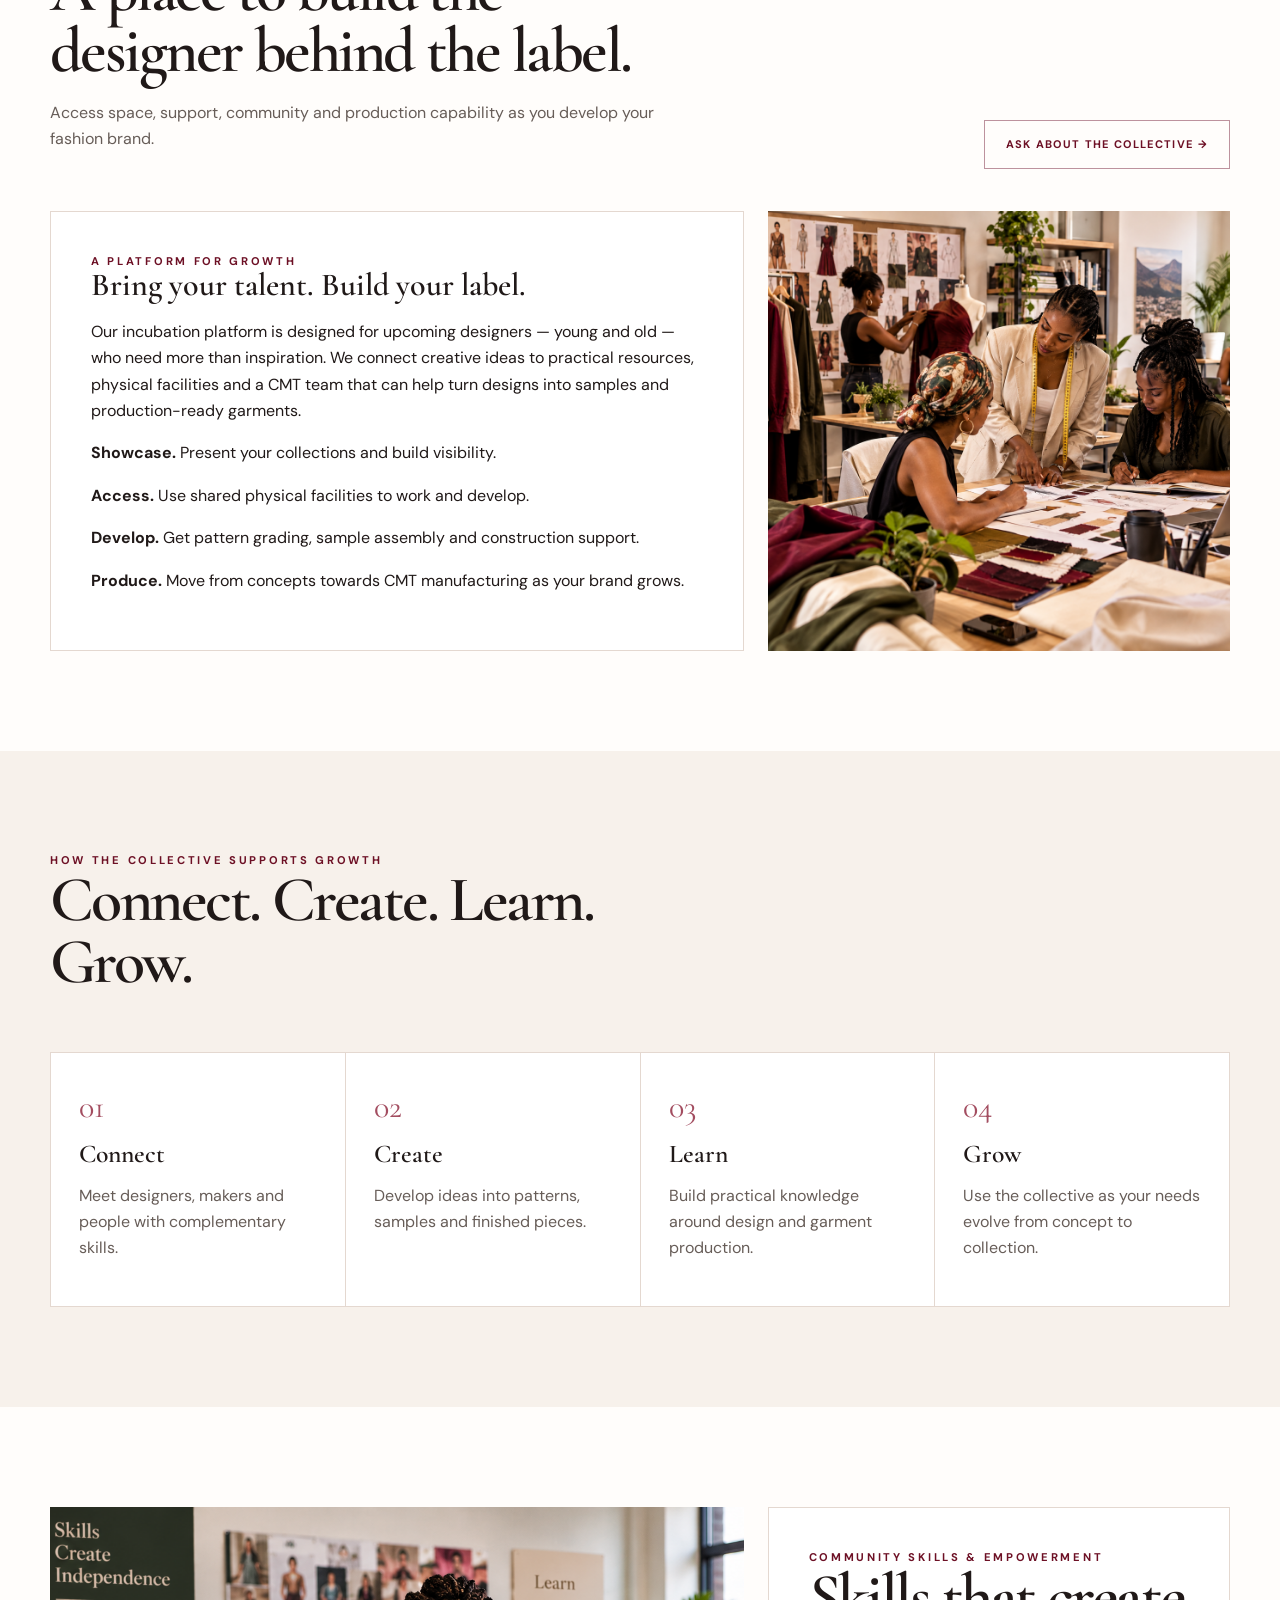
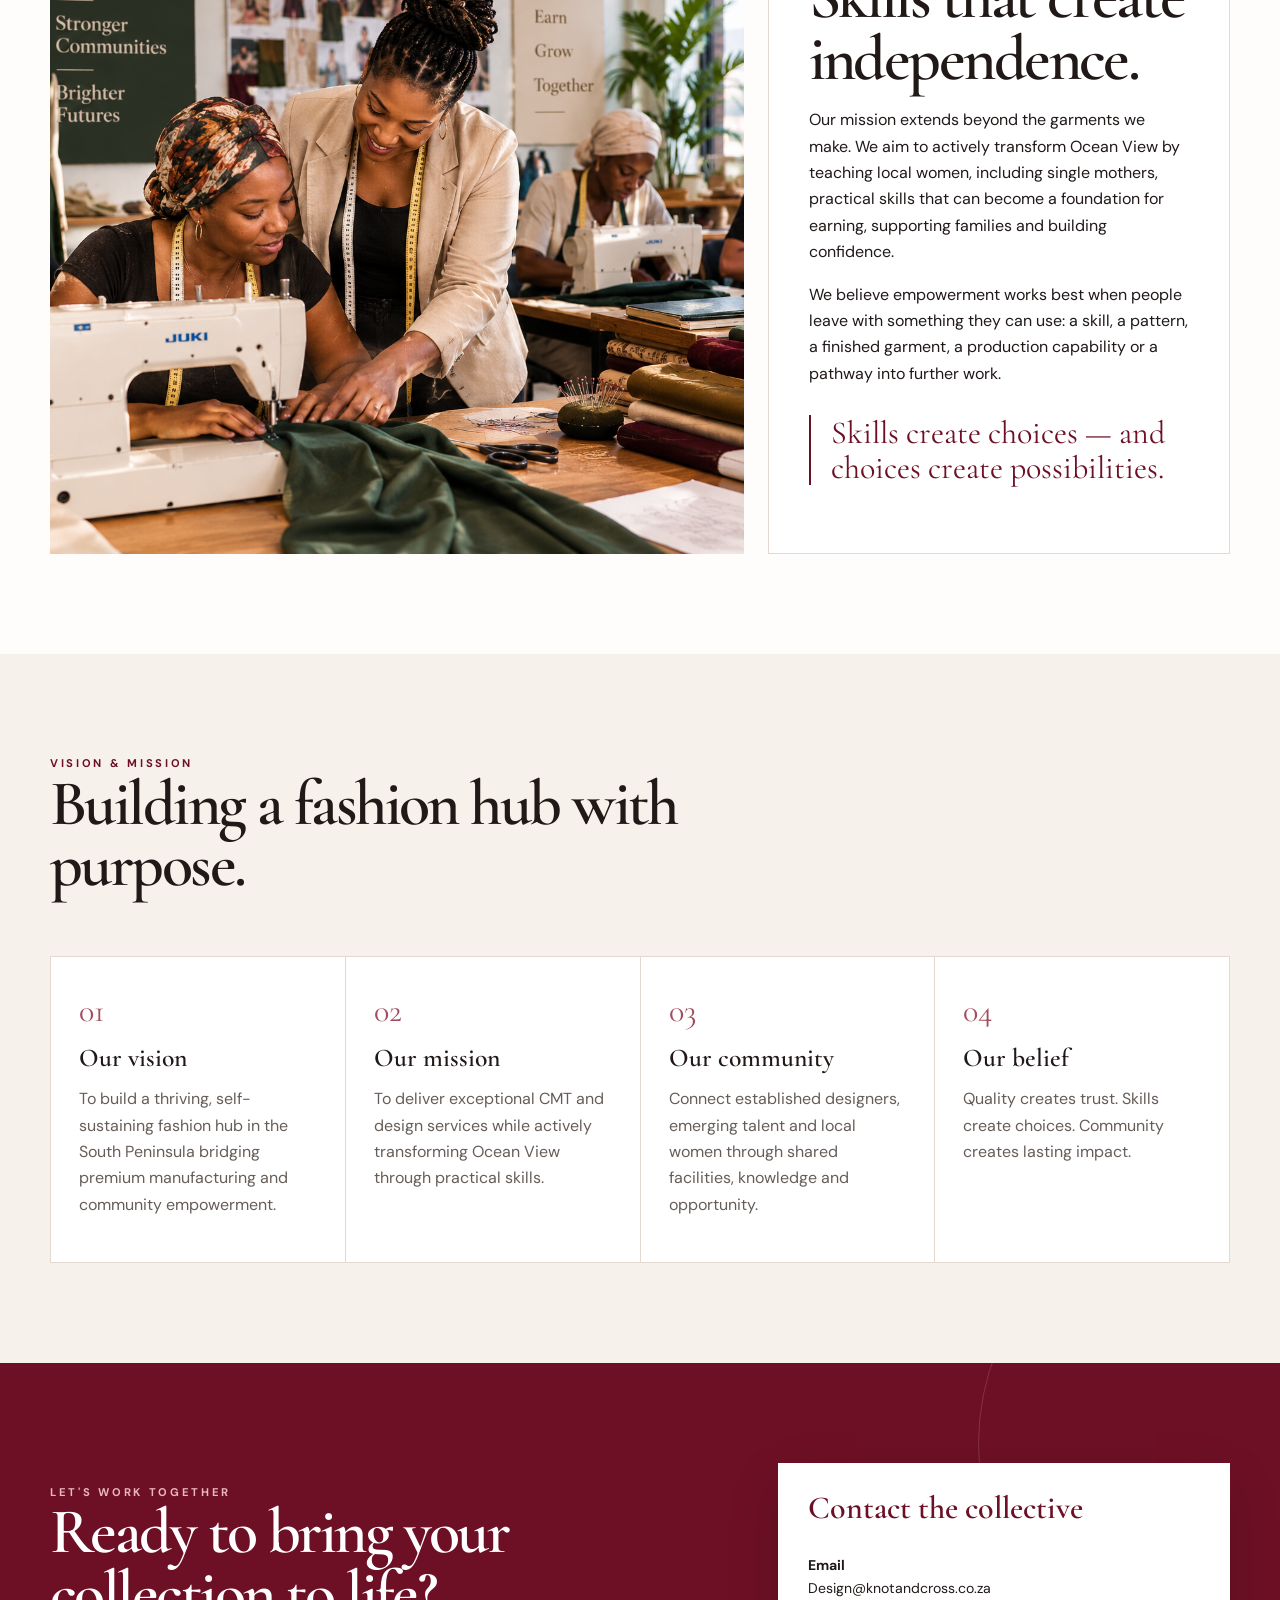
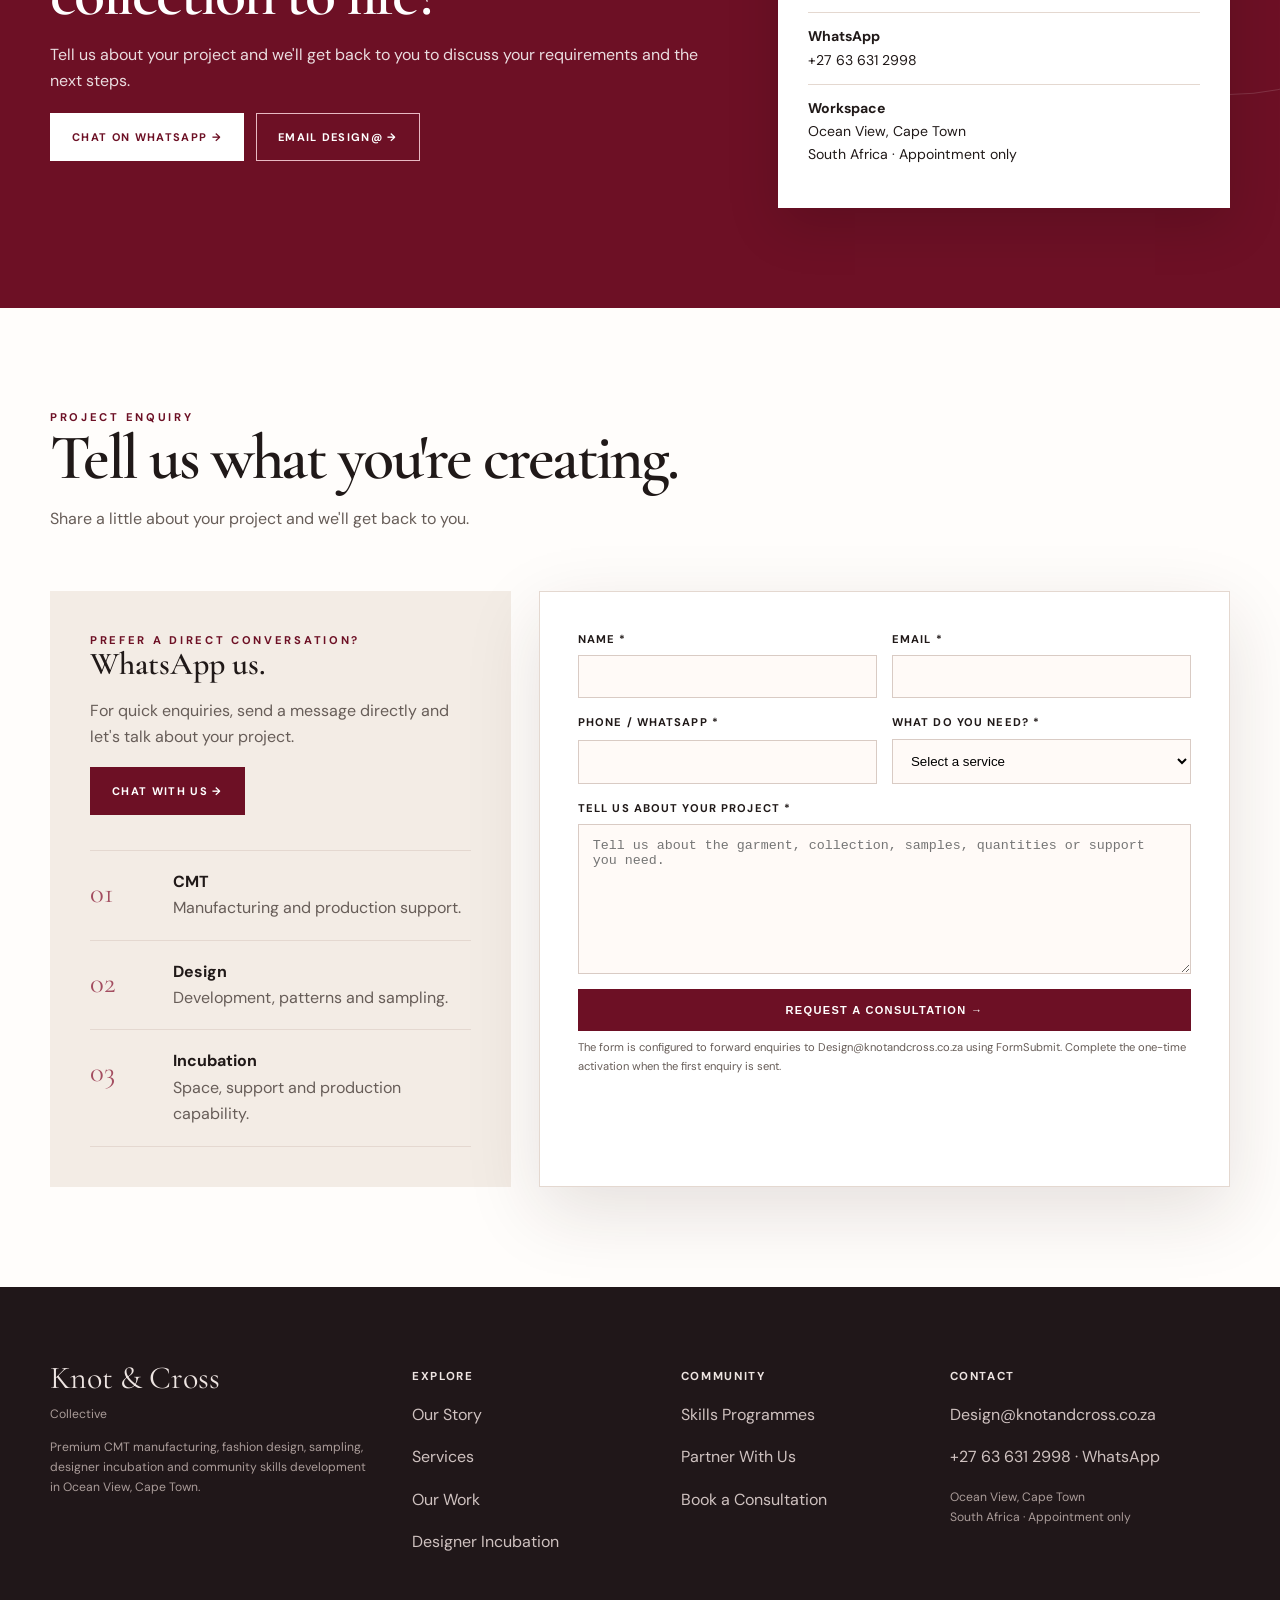
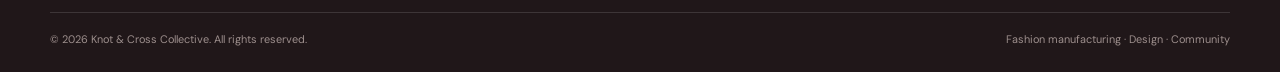
==== commit e07c270e: "fix: use full Knot & Cross logo instead of brand mark" ====
--- a/index.html
+++ b/index.html
@@ -1,5 +1,5 @@
-<!doctype html><html lang="en"><head><meta charset="utf-8"><meta name="viewport" content="width=device-width,initial-scale=1"><meta name="description" content="Knot & Cross Collective — premium CMT manufacturing, fashion design, sampling, designer incubation and community skills programmes in Ocean View, Cape Town."><meta name="theme-color" content="#6d1025"><title>Knot & Cross Collective | Fashion Manufacturing · Design · Community</title><link rel="icon" href="assets/brand-mark.jpg"><link rel="stylesheet" href="css/style.css"></head><body>
-<header><div class="container nav"><a href="#home" aria-label="Knot & Cross Collective home"><img class="brand" src="assets/brand-mark.jpg" alt="Knot & Cross Collective logo"></a><nav class="links" aria-label="Main navigation"><a href="#home" class="active">Home</a><a href="#about">About</a><a href="#services">Services</a><a href="#work">Our Work</a><a href="#incubation">Designer Incubation</a><a href="#community">Community</a><a href="#contact">Contact</a></nav><div class="navcta"><a class="btn btn-outline" href="#contact">Contact Us</a><a class="btn btn-primary" href="#contact">Start Your Project</a><button class="menu" aria-label="Open navigation" aria-expanded="false">☰</button></div></div></header>
+<!doctype html><html lang="en"><head><meta charset="utf-8"><meta name="viewport" content="width=device-width,initial-scale=1"><meta name="description" content="Knot & Cross Collective — premium CMT manufacturing, fashion design, sampling, designer incubation and community skills programmes in Ocean View, Cape Town."><meta name="theme-color" content="#6d1025"><title>Knot & Cross Collective | Fashion Manufacturing · Design · Community</title><link rel="icon" href="assets/logo.jpg"><link rel="stylesheet" href="css/style.css"></head><body>
+<header><div class="container nav"><a href="#home" aria-label="Knot & Cross Collective home"><img class="brand" src="assets/logo.jpg" alt="Knot & Cross Collective logo"></a><nav class="links" aria-label="Main navigation"><a href="#home" class="active">Home</a><a href="#about">About</a><a href="#services">Services</a><a href="#work">Our Work</a><a href="#incubation">Designer Incubation</a><a href="#community">Community</a><a href="#contact">Contact</a></nav><div class="navcta"><a class="btn btn-outline" href="#contact">Contact Us</a><a class="btn btn-primary" href="#contact">Start Your Project</a><button class="menu" aria-label="Open navigation" aria-expanded="false">☰</button></div></div></header>
 <main>
 <section id="home" class="hero"><div class="hero-copy"><div class="eyebrow">Fashion manufacturing · design · community</div><h1>From your design <span>to a finished garment.</span></h1><p class="lead">Knot & Cross Collective helps fashion designers and clothing brands turn ideas into professionally constructed garments through premium CMT manufacturing, fashion design, sampling and pattern development.</p><div class="actions"><a class="btn btn-primary" href="#contact">Start Your Project →</a><a class="btn btn-outline" href="#contact">Request a CMT Quote</a></div><div class="tags"><span>✂ CMT Manufacturing</span><span>◇ Sampling</span><span>□ Pattern Development</span><span>◎ Fashion Design</span></div><div class="location">● Appointment-only workspace · Ocean View, Cape Town</div></div><div class="hero-img"><img src="assets/cmt.png" alt="Knot & Cross garment manufacturing workspace"><div class="seal">Create<br>Connect<br>Empower</div></div></section>
 <div class="trust"><div class="container"><span>Premium CMT</span><span>Design & Sampling</span><span>Designer Incubation</span><span>Community Skills</span><span>Ocean View · Cape Town</span></div></div>
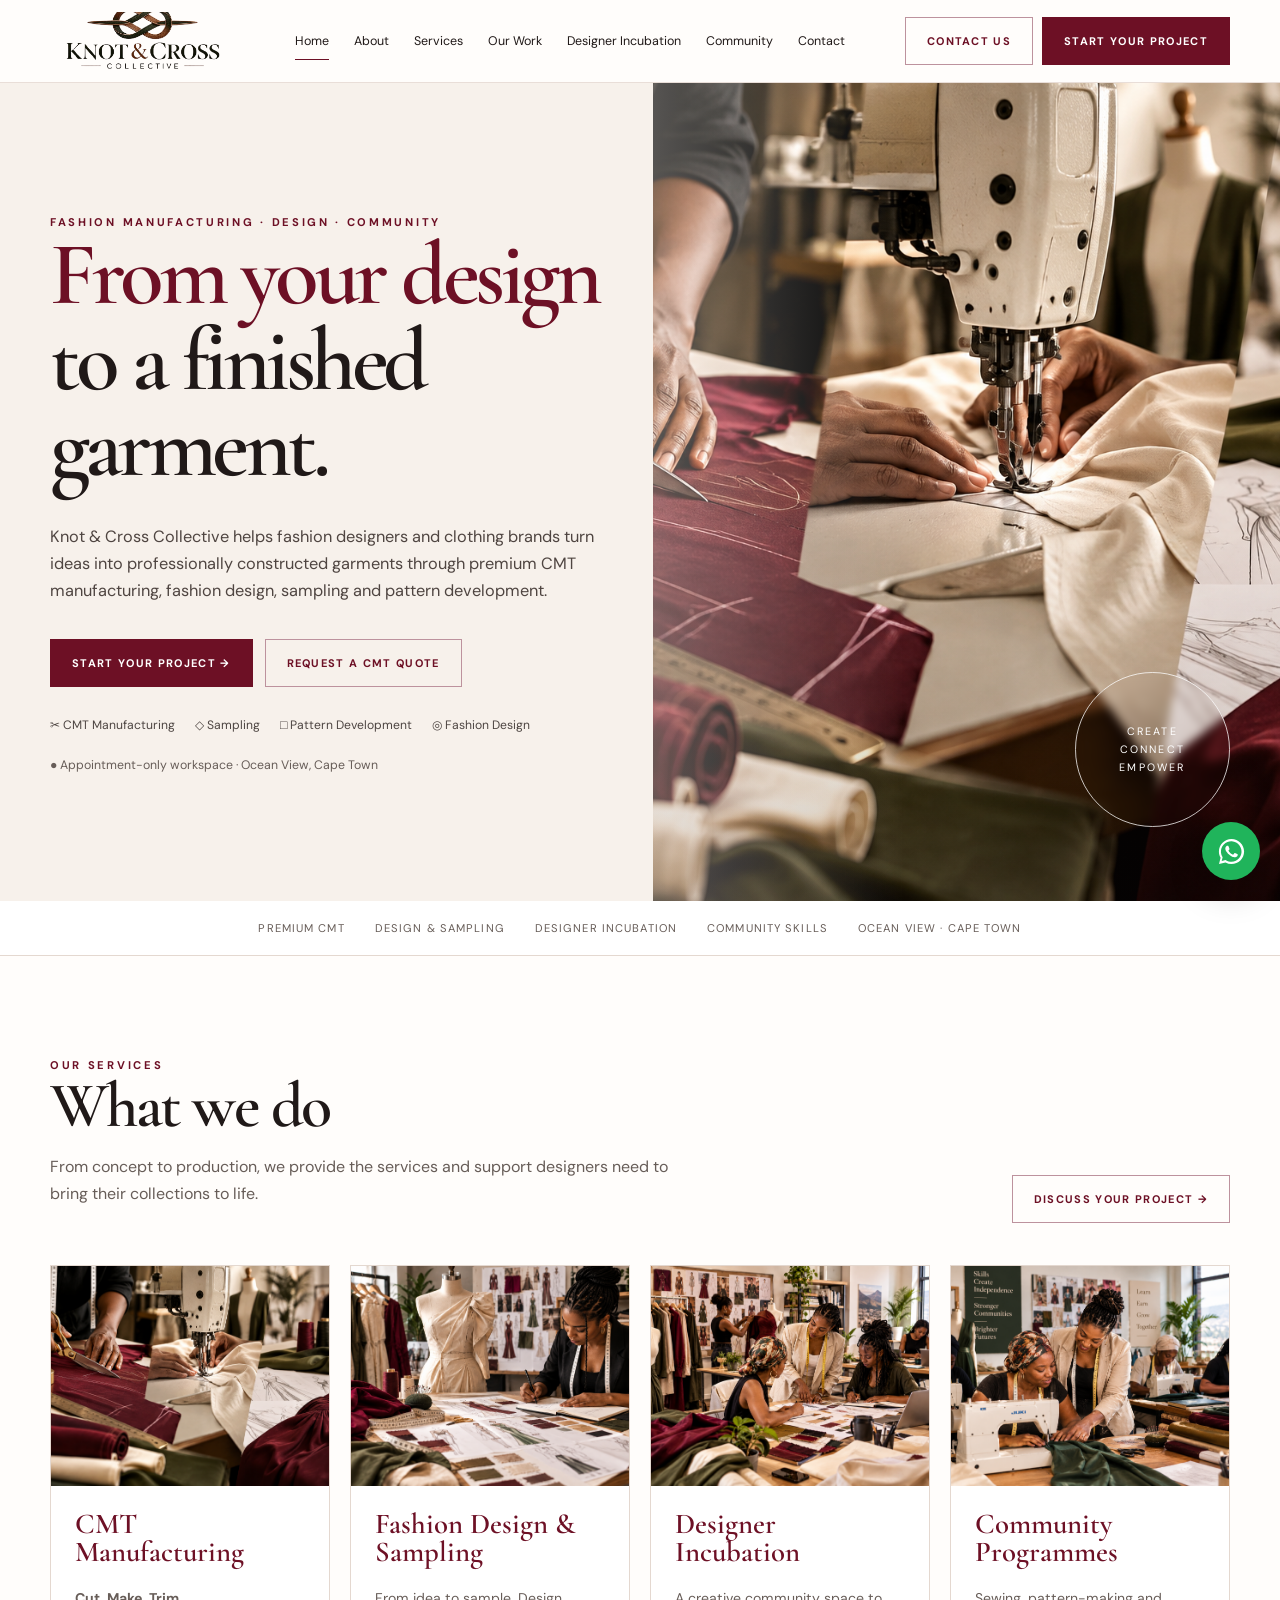
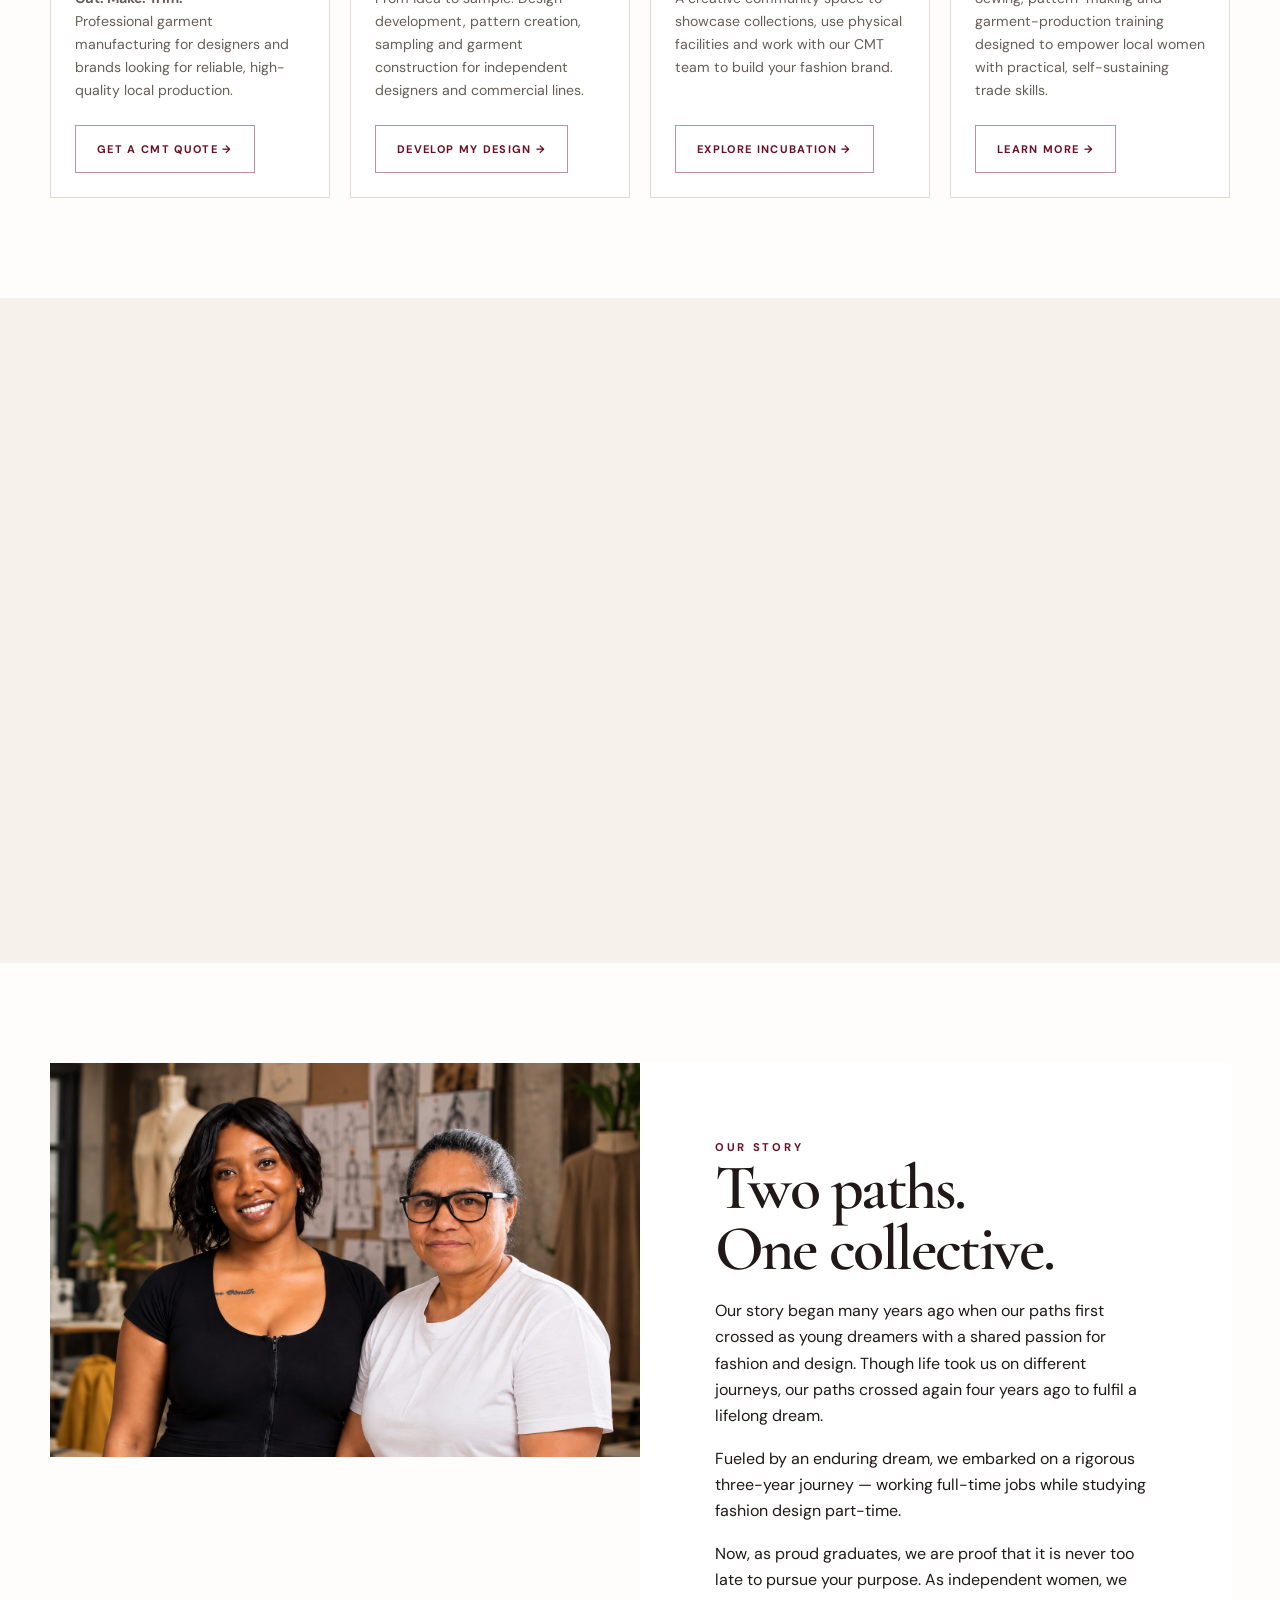
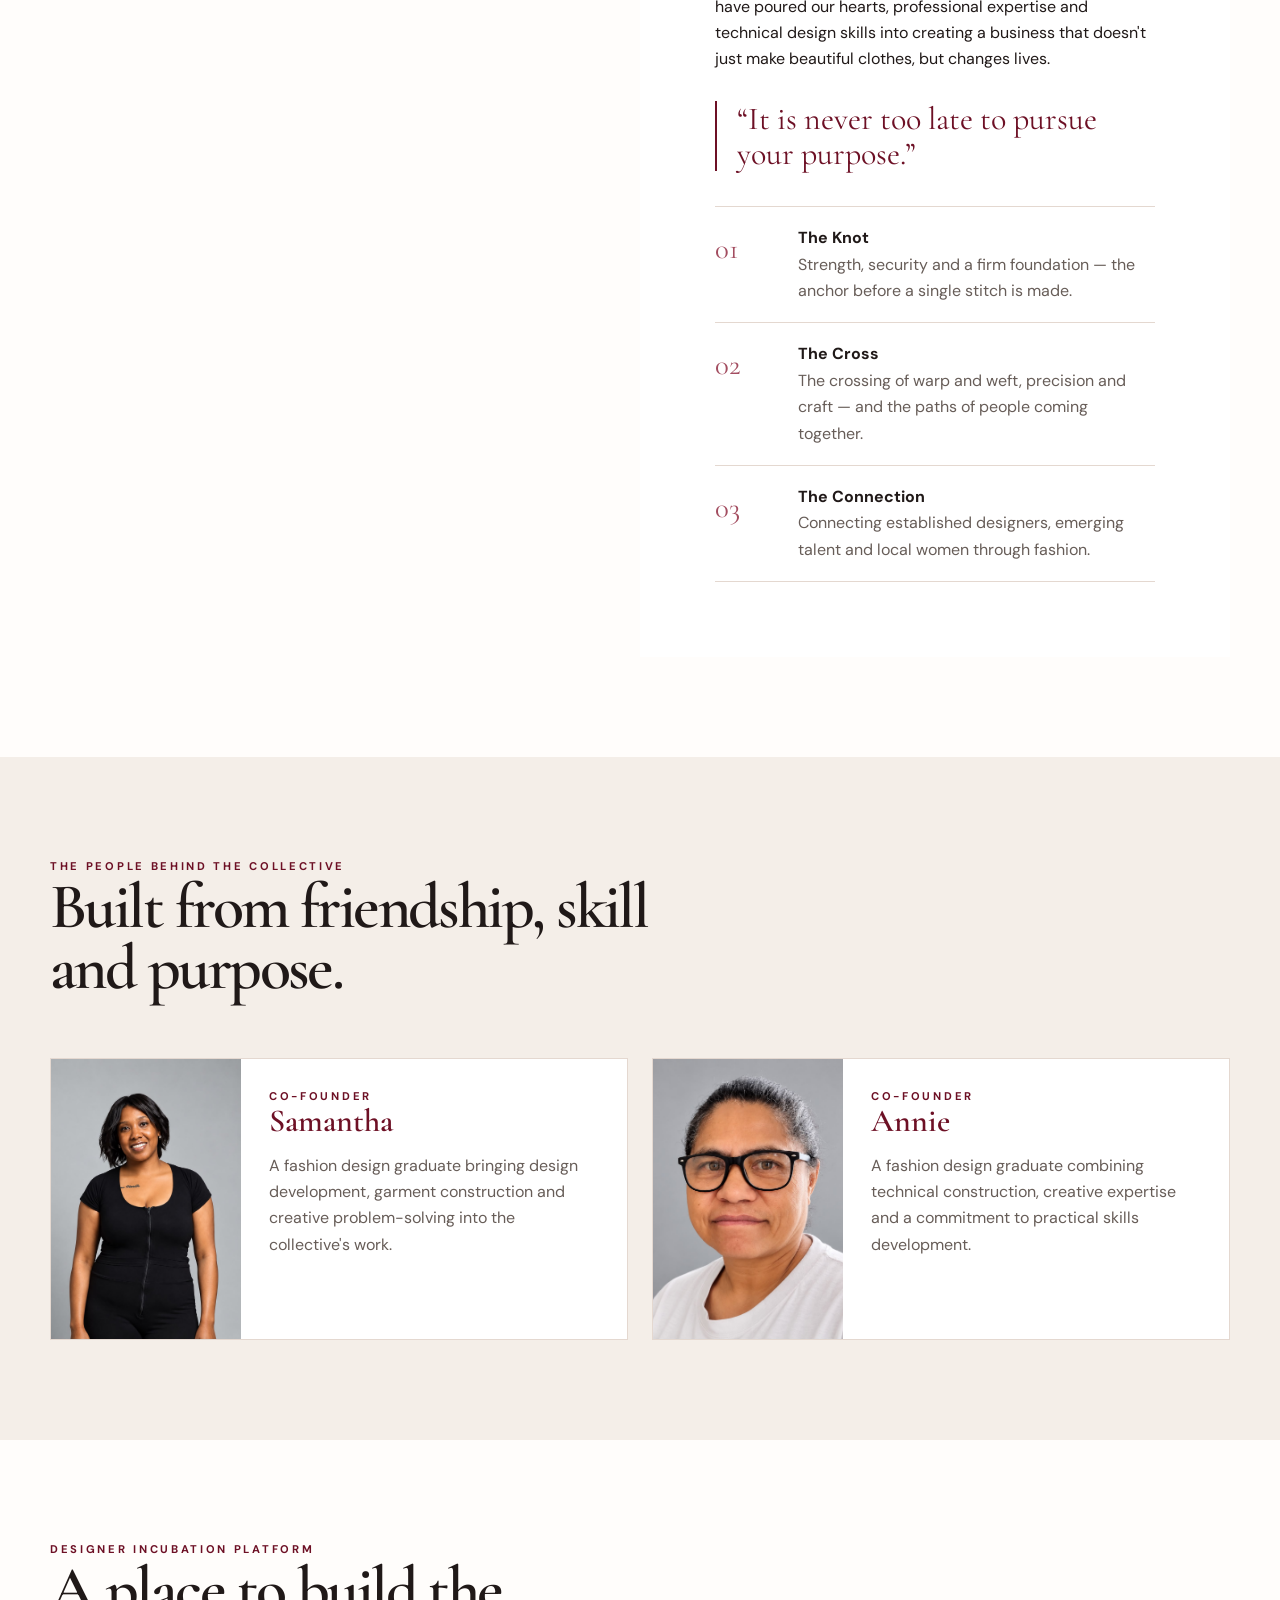
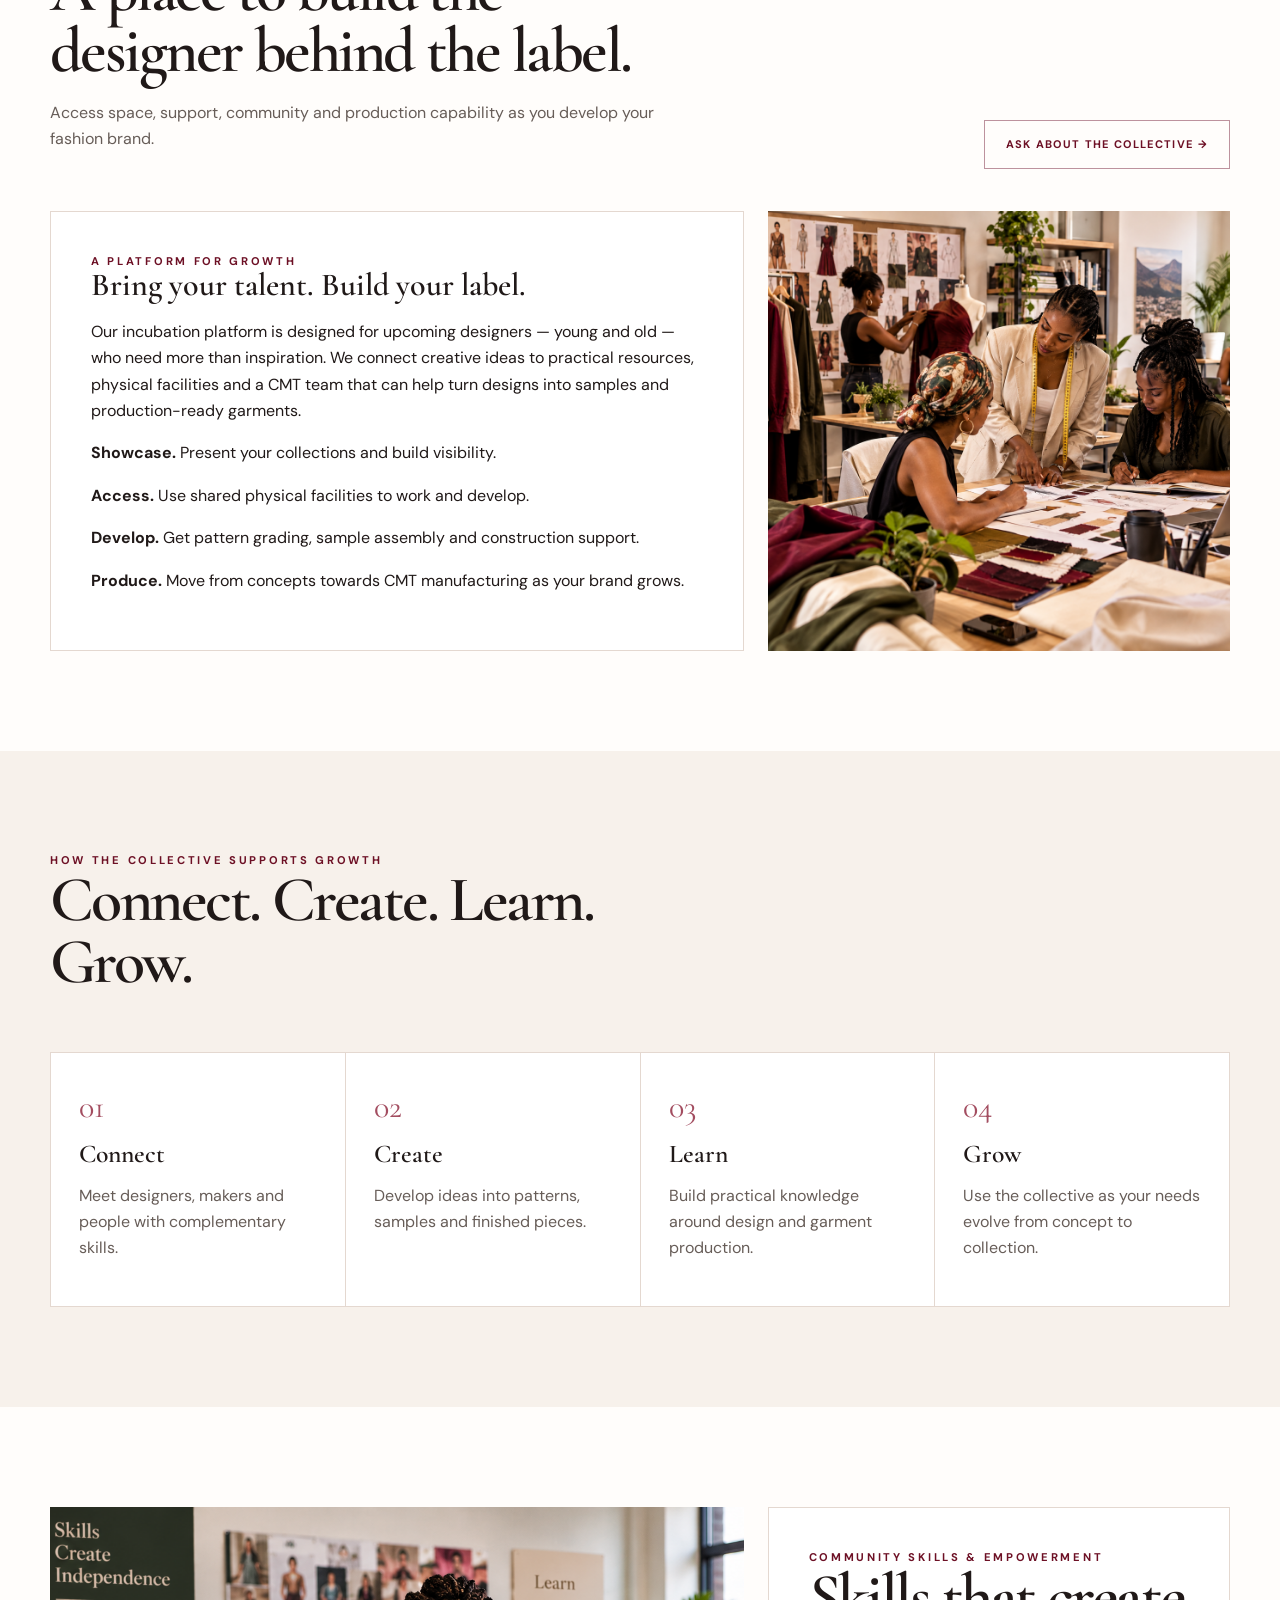
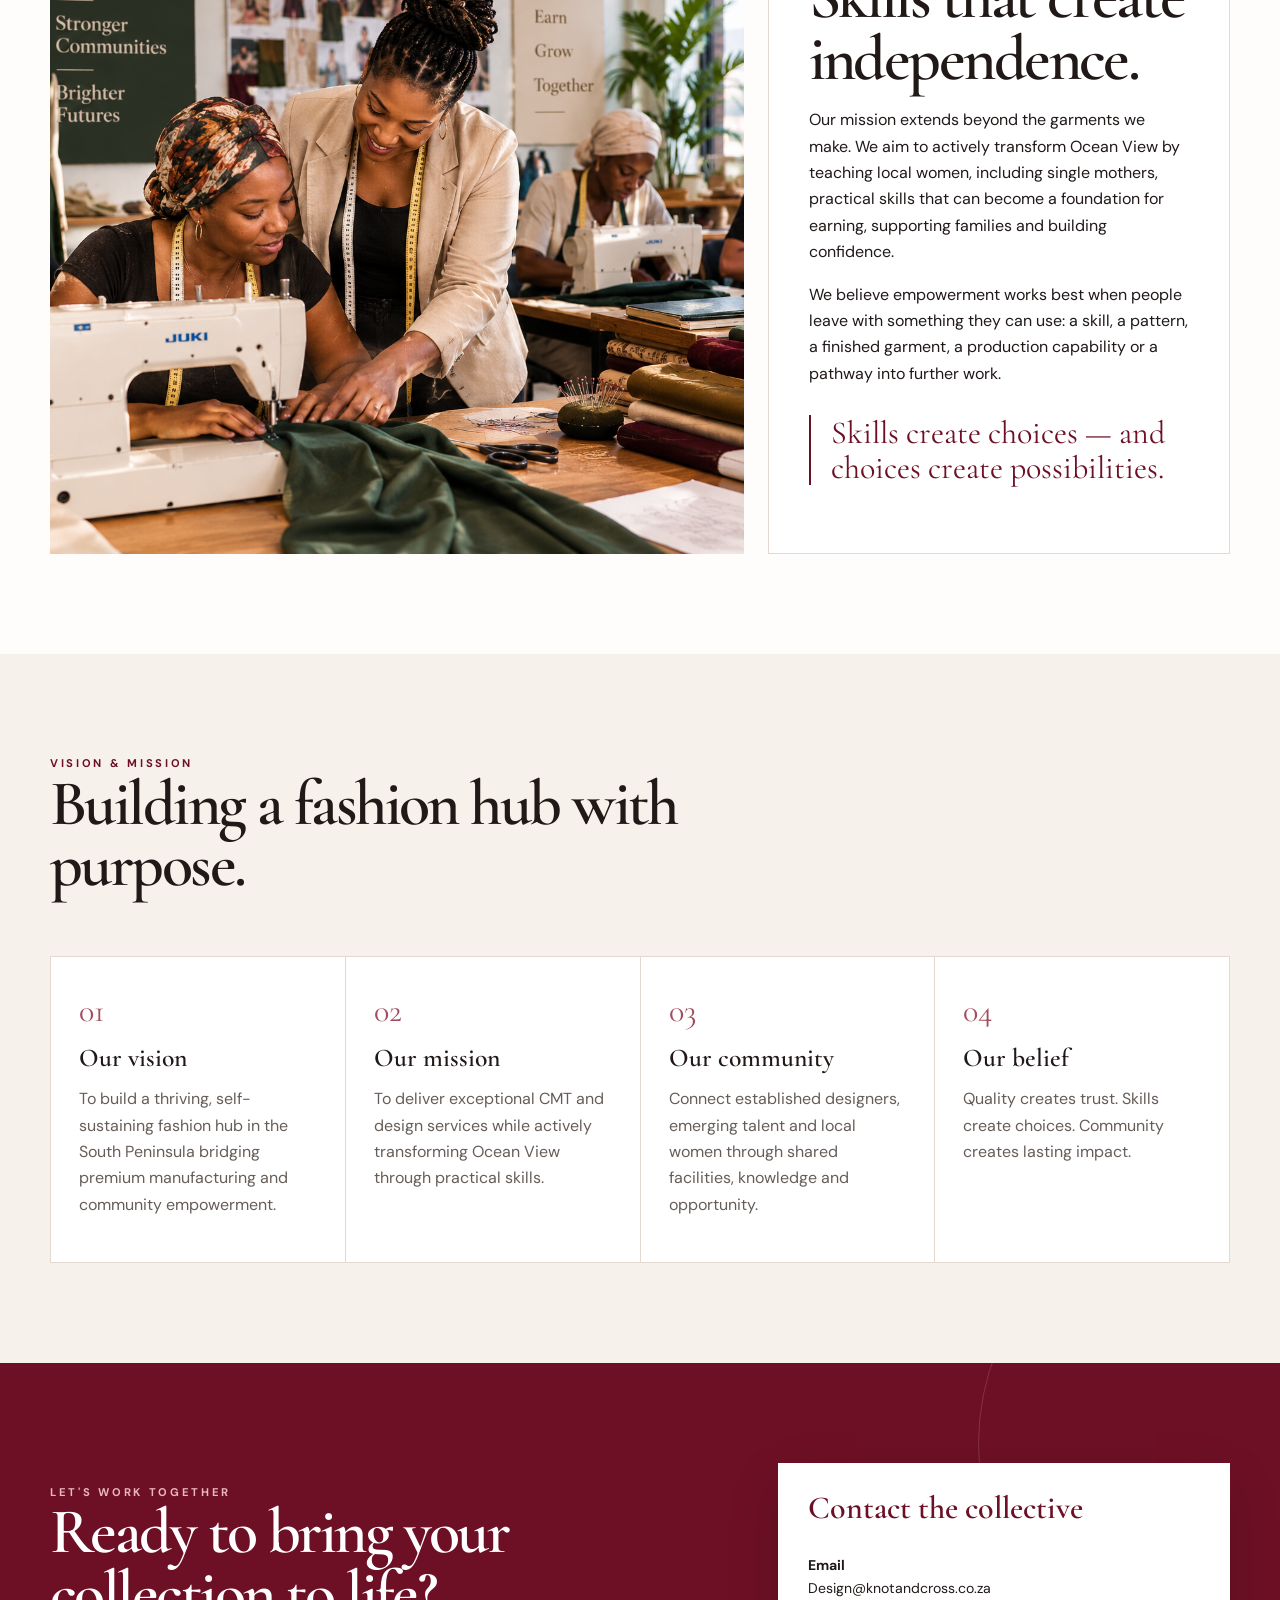
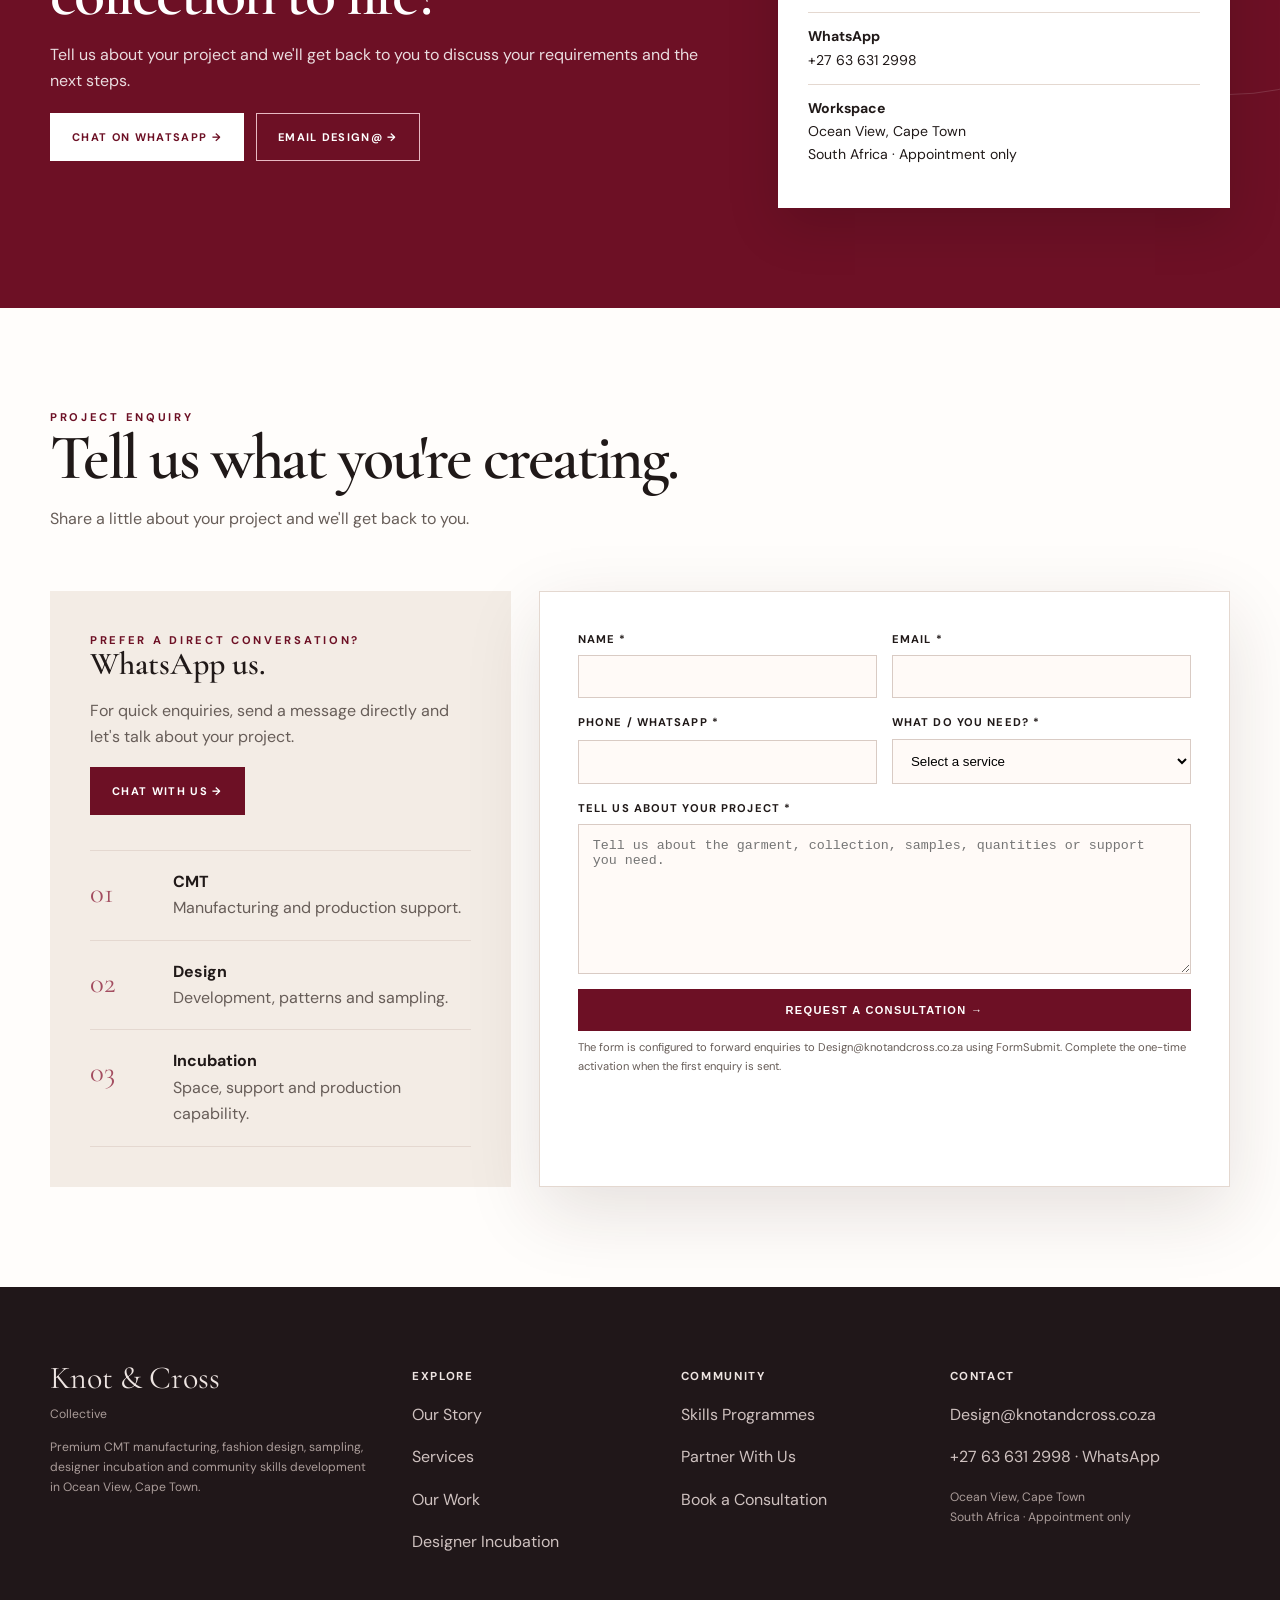
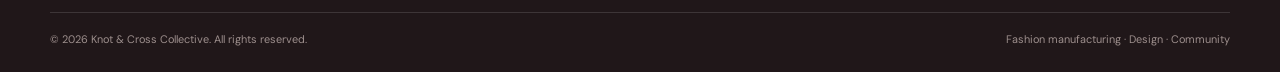
==== commit 7bd3e40d: "fix: use transparent Knot & Cross logo asset" ====
--- a/index.html
+++ b/index.html
@@ -1,5 +1,5 @@
-<!doctype html><html lang="en"><head><meta charset="utf-8"><meta name="viewport" content="width=device-width,initial-scale=1"><meta name="description" content="Knot & Cross Collective — premium CMT manufacturing, fashion design, sampling, designer incubation and community skills programmes in Ocean View, Cape Town."><meta name="theme-color" content="#6d1025"><title>Knot & Cross Collective | Fashion Manufacturing · Design · Community</title><link rel="icon" href="assets/logo.jpg"><link rel="stylesheet" href="css/style.css"></head><body>
-<header><div class="container nav"><a href="#home" aria-label="Knot & Cross Collective home"><img class="brand" src="assets/logo.jpg" alt="Knot & Cross Collective logo"></a><nav class="links" aria-label="Main navigation"><a href="#home" class="active">Home</a><a href="#about">About</a><a href="#services">Services</a><a href="#work">Our Work</a><a href="#incubation">Designer Incubation</a><a href="#community">Community</a><a href="#contact">Contact</a></nav><div class="navcta"><a class="btn btn-outline" href="#contact">Contact Us</a><a class="btn btn-primary" href="#contact">Start Your Project</a><button class="menu" aria-label="Open navigation" aria-expanded="false">☰</button></div></div></header>
+<!doctype html><html lang="en"><head><meta charset="utf-8"><meta name="viewport" content="width=device-width,initial-scale=1"><meta name="description" content="Knot & Cross Collective — premium CMT manufacturing, fashion design, sampling, designer incubation and community skills programmes in Ocean View, Cape Town."><meta name="theme-color" content="#6d1025"><title>Knot & Cross Collective | Fashion Manufacturing · Design · Community</title><link rel="icon" href="assets/logo..-removebg-preview.png"><link rel="stylesheet" href="css/style.css"></head><body>
+<header><div class="container nav"><a href="#home" aria-label="Knot & Cross Collective home"><img class="brand" src="assets/logo..-removebg-preview.png" alt="Knot & Cross Collective logo"></a><nav class="links" aria-label="Main navigation"><a href="#home" class="active">Home</a><a href="#about">About</a><a href="#services">Services</a><a href="#work">Our Work</a><a href="#incubation">Designer Incubation</a><a href="#community">Community</a><a href="#contact">Contact</a></nav><div class="navcta"><a class="btn btn-outline" href="#contact">Contact Us</a><a class="btn btn-primary" href="#contact">Start Your Project</a><button class="menu" aria-label="Open navigation" aria-expanded="false">☰</button></div></div></header>
 <main>
 <section id="home" class="hero"><div class="hero-copy"><div class="eyebrow">Fashion manufacturing · design · community</div><h1>From your design <span>to a finished garment.</span></h1><p class="lead">Knot & Cross Collective helps fashion designers and clothing brands turn ideas into professionally constructed garments through premium CMT manufacturing, fashion design, sampling and pattern development.</p><div class="actions"><a class="btn btn-primary" href="#contact">Start Your Project →</a><a class="btn btn-outline" href="#contact">Request a CMT Quote</a></div><div class="tags"><span>✂ CMT Manufacturing</span><span>◇ Sampling</span><span>□ Pattern Development</span><span>◎ Fashion Design</span></div><div class="location">● Appointment-only workspace · Ocean View, Cape Town</div></div><div class="hero-img"><img src="assets/cmt.png" alt="Knot & Cross garment manufacturing workspace"><div class="seal">Create<br>Connect<br>Empower</div></div></section>
 <div class="trust"><div class="container"><span>Premium CMT</span><span>Design & Sampling</span><span>Designer Incubation</span><span>Community Skills</span><span>Ocean View · Cape Town</span></div></div>
